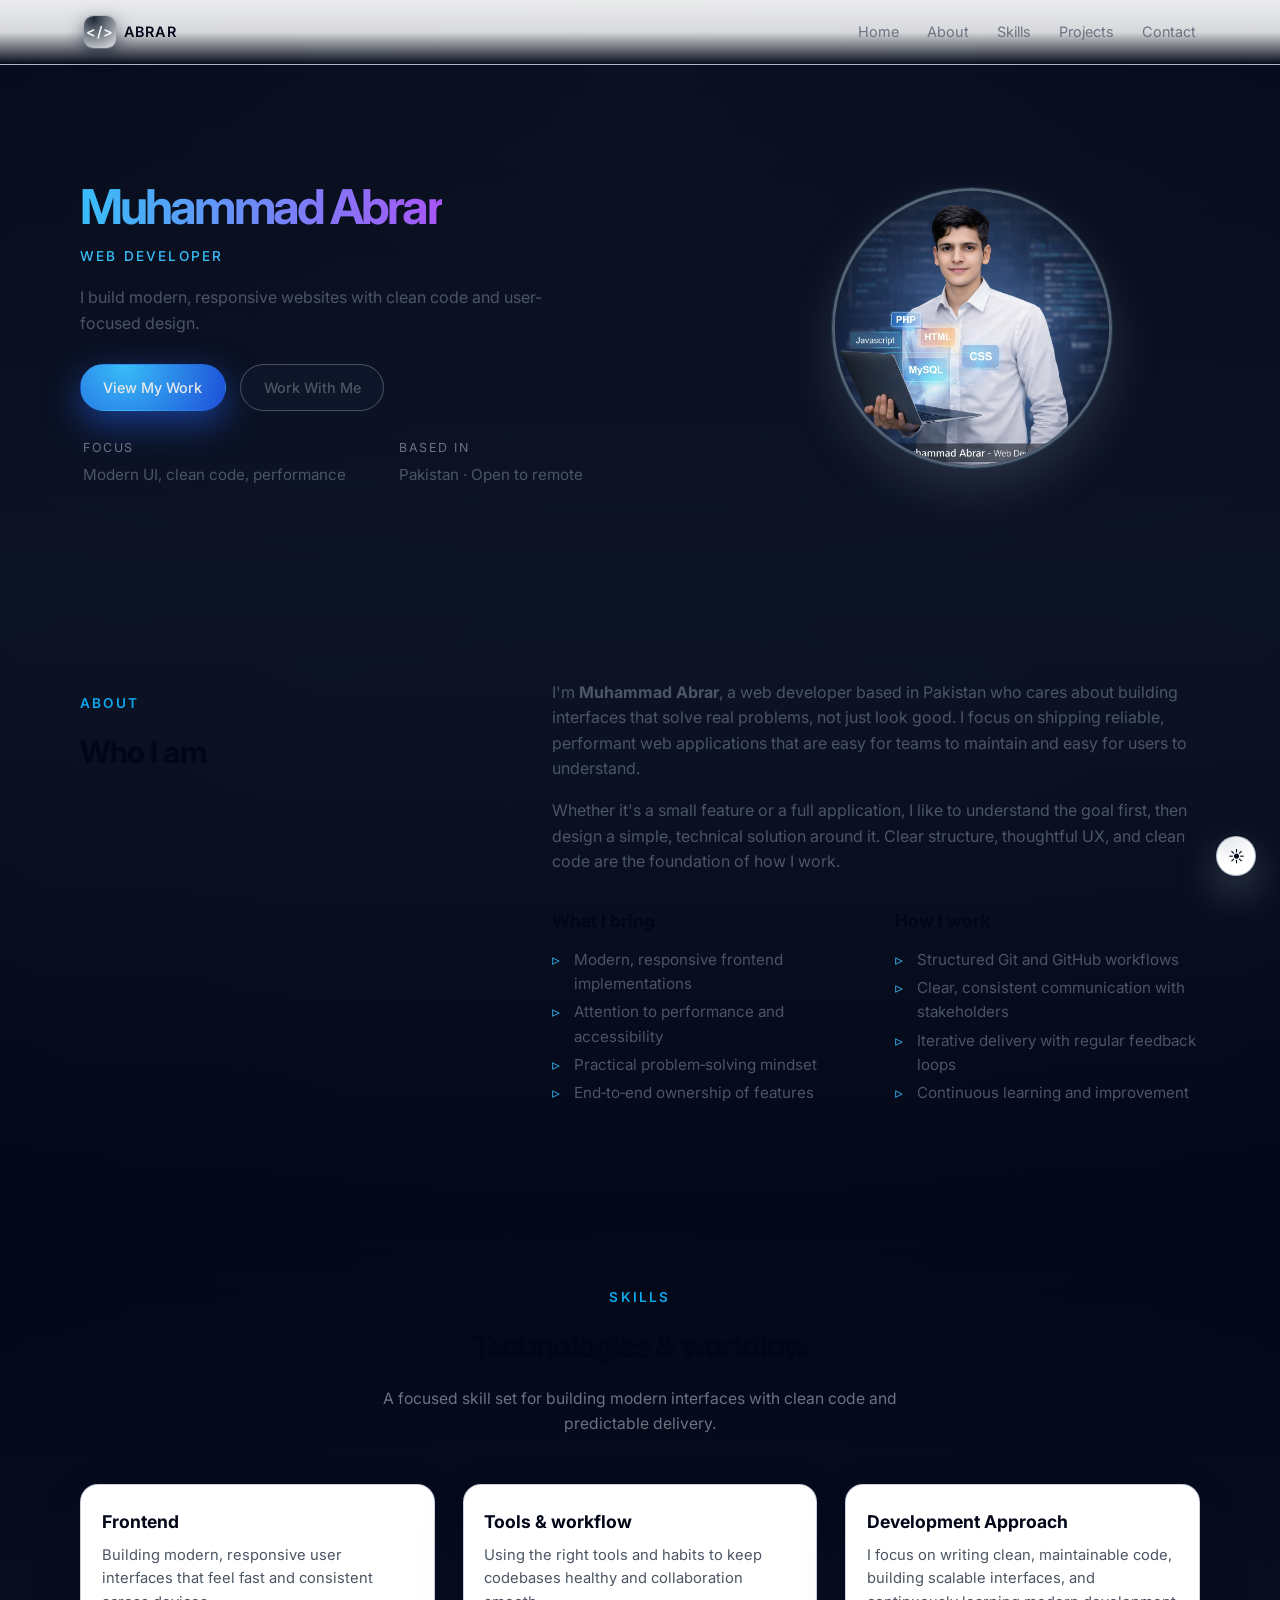
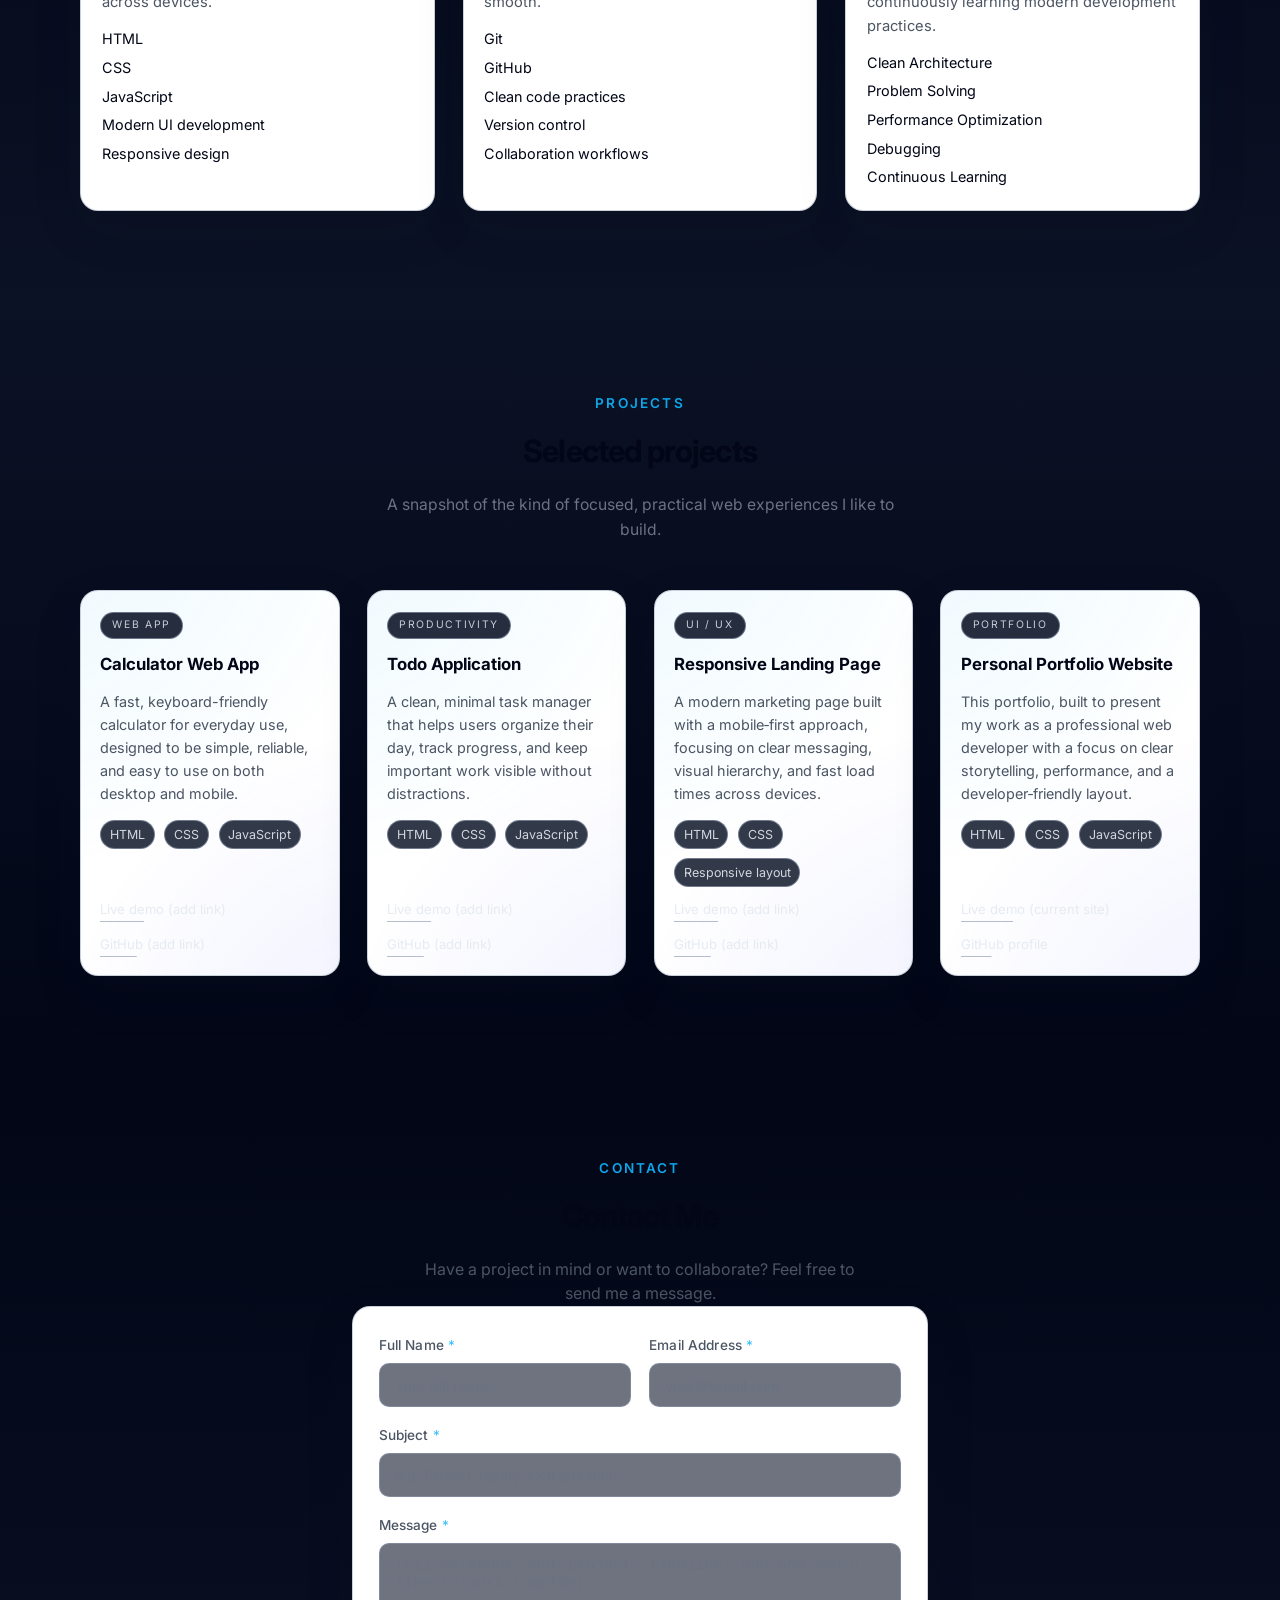
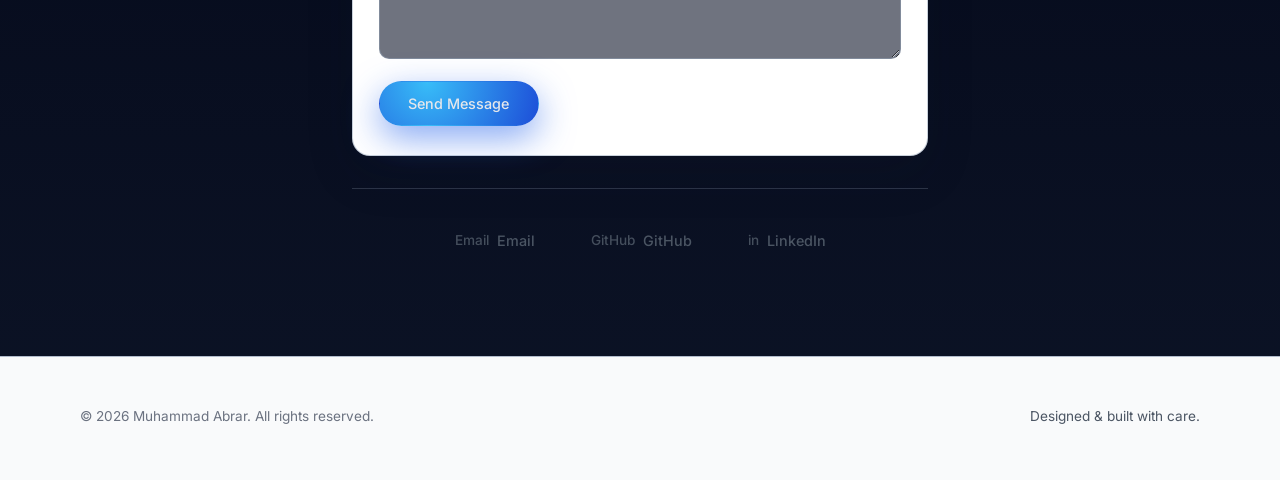
==== index.html @ ceab11e6 "Add files via upload" ====
<!DOCTYPE html>
<html lang="en">
<head>
  <meta charset="UTF-8" />
  <meta name="viewport" content="width=device-width, initial-scale=1.0" />
  <title>Muhammad Abrar | Web Developer</title>
  <meta name="description" content="Portfolio of Muhammad Abrar, a professional web developer specializing in modern, high-quality web applications." />
  <link rel="preconnect" href="https://fonts.googleapis.com" />
  <link rel="preconnect" href="https://fonts.gstatic.com" crossorigin />
  <link href="https://fonts.googleapis.com/css2?family=Inter:wght@300;400;500;600;700&display=swap" rel="stylesheet" />
  <link rel="stylesheet" href="styles.css" />
</head>
<body>
  <header class="site-header">
    <div class="container header-container">
      <div class="logo">
        <span class="logo-mark">&lt;/&gt;</span>
        <span class="logo-text">Abrar</span>
      </div>
      <nav class="nav">
        <button class="nav-toggle" aria-label="Toggle navigation">
          <span></span>
          <span></span>
        </button>
        <ul class="nav-links">
          <li><a href="#hero">Home</a></li>
          <li><a href="#about">About</a></li>
          <li><a href="#skills">Skills</a></li>
          <li><a href="#projects">Projects</a></li>
          <li><a href="#contact">Contact</a></li>
        </ul>
      </nav>
    </div>
  </header>

  <main>
    <!-- Hero -->
    <section id="hero" class="section hero">
      <div class="container hero-container">
        <div class="hero-text">
          <h1 class="hero-name"><span class="accent">Muhammad Abrar</span></h1>
          <p class="hero-kicker">Web Developer</p>
          <p class="hero-subtitle">
            I build modern, responsive websites with clean code and user-focused design.
          </p>
          <div class="hero-actions">
            <a href="#projects" class="btn primary">View My Work</a>
            <a href="#contact" class="btn secondary">Work With Me</a>
          </div>
          <div class="hero-meta">
            <div>
              <span class="meta-label">Focus</span>
              <span class="meta-value">Modern UI, clean code, performance</span>
            </div>
            <div>
              <span class="meta-label">Based in</span>
              <span class="meta-value">Pakistan · Open to remote</span>
            </div>
          </div>
        </div>
        <div class="hero-image-wrapper">
          <div class="hero-profile-image">
            <img src="profile.jpg" alt="Muhammad Abrar - Web Developer" onerror="this.style.display='none'; this.nextElementSibling?.classList.add('show');" />
            <span class="hero-profile-fallback" aria-hidden="true">MA</span>
          </div>
        </div>
      </div>
    </section>

    <!-- About -->
    <section id="about" class="section about">
      <div class="container two-column">
        <div class="section-heading">
          <p class="section-kicker">About</p>
          <h2>Who I am</h2>
        </div>
        <div class="section-content">
          <p>
            I'm <strong>Muhammad Abrar</strong>, a web developer based in Pakistan who cares about
            building interfaces that solve real problems, not just look good. I focus on shipping
            reliable, performant web applications that are easy for teams to maintain and easy for
            users to understand.
          </p>
          <p>
            Whether it's a small feature or a full application, I like to understand the goal first,
            then design a simple, technical solution around it. Clear structure, thoughtful UX, and
            clean code are the foundation of how I work.
          </p>
          <div class="about-grid">
            <div>
              <h3>What I bring</h3>
              <ul class="check-list">
                <li>Modern, responsive frontend implementations</li>
                <li>Attention to performance and accessibility</li>
                <li>Practical problem‑solving mindset</li>
                <li>End‑to‑end ownership of features</li>
              </ul>
            </div>
            <div>
              <h3>How I work</h3>
              <ul class="check-list">
                <li>Structured Git and GitHub workflows</li>
                <li>Clear, consistent communication with stakeholders</li>
                <li>Iterative delivery with regular feedback loops</li>
                <li>Continuous learning and improvement</li>
              </ul>
            </div>
          </div>
        </div>
      </div>
    </section>

    <!-- Skills -->
    <section id="skills" class="section skills">
      <div class="container">
        <div class="section-heading center">
          <p class="section-kicker">Skills</p>
          <h2>Technologies & workflow</h2>
          <p class="section-subtitle">
            A focused skill set for building modern interfaces with clean code and predictable delivery.
          </p>
        </div>
        <div class="skills-grid">
          <div class="skill-card">
            <h3>Frontend</h3>
            <p>Building modern, responsive user interfaces that feel fast and consistent across devices.</p>
            <ul>
              <li>HTML</li>
              <li>CSS</li>
              <li>JavaScript</li>
              <li>Modern UI development</li>
              <li>Responsive design</li>
            </ul>
          </div>
          <div class="skill-card">
            <h3>Tools & workflow</h3>
            <p>Using the right tools and habits to keep codebases healthy and collaboration smooth.</p>
            <ul>
              <li>Git</li>
              <li>GitHub</li>
              <li>Clean code practices</li>
              <li>Version control</li>
              <li>Collaboration workflows</li>
            </ul>
          </div>
          <div class="skill-card">
            <h3>Development Approach</h3>
            <p>I focus on writing clean, maintainable code, building scalable interfaces, and continuously learning modern development practices.</p>
            <ul>
              <li>Clean Architecture</li>
              <li>Problem Solving</li>
              <li>Performance Optimization</li>
              <li>Debugging</li>
              <li>Continuous Learning</li>
            </ul>
          </div>
        </div>
      </div>
    </section>

    <!-- Projects -->
    <section id="projects" class="section projects">
      <div class="container">
        <div class="section-heading center">
          <p class="section-kicker">Projects</p>
          <h2>Selected projects</h2>
          <p class="section-subtitle">
            A snapshot of the kind of focused, practical web experiences I like to build.
          </p>
        </div>
        <div class="projects-grid">
          <article class="project-card">
            <div class="project-tag">Web App</div>
            <h3>Calculator Web App</h3>
            <p>
              A fast, keyboard-friendly calculator for everyday use, designed to be simple,
              reliable, and easy to use on both desktop and mobile.
            </p>
            <ul class="project-meta">
              <li>HTML</li>
              <li>CSS</li>
              <li>JavaScript</li>
            </ul>
            <div class="project-links">
              <a href="#" aria-disabled="true">Live demo (add link)</a>
              <a href="#" aria-disabled="true">GitHub (add link)</a>
            </div>
          </article>

          <article class="project-card">
            <div class="project-tag">Productivity</div>
            <h3>Todo Application</h3>
            <p>
              A clean, minimal task manager that helps users organize their day, track progress,
              and keep important work visible without distractions.
            </p>
            <ul class="project-meta">
              <li>HTML</li>
              <li>CSS</li>
              <li>JavaScript</li>
            </ul>
            <div class="project-links">
              <a href="#" aria-disabled="true">Live demo (add link)</a>
              <a href="#" aria-disabled="true">GitHub (add link)</a>
            </div>
          </article>

          <article class="project-card">
            <div class="project-tag">UI / UX</div>
            <h3>Responsive Landing Page</h3>
            <p>
              A modern marketing page built with a mobile‑first approach, focusing on clear
              messaging, visual hierarchy, and fast load times across devices.
            </p>
            <ul class="project-meta">
              <li>HTML</li>
              <li>CSS</li>
              <li>Responsive layout</li>
            </ul>
            <div class="project-links">
              <a href="#" aria-disabled="true">Live demo (add link)</a>
              <a href="#" aria-disabled="true">GitHub (add link)</a>
            </div>
          </article>

          <article class="project-card">
            <div class="project-tag">Portfolio</div>
            <h3>Personal Portfolio Website</h3>
            <p>
              This portfolio, built to present my work as a professional web developer with a
              focus on clear storytelling, performance, and a developer‑friendly layout.
            </p>
            <ul class="project-meta">
              <li>HTML</li>
              <li>CSS</li>
              <li>JavaScript</li>
            </ul>
            <div class="project-links">
              <a href="#" aria-disabled="true">Live demo (current site)</a>
              <a href="https://github.com/abrarashiq903-sys" target="_blank" rel="noreferrer">GitHub profile</a>
            </div>
          </article>
        </div>
      </div>
    </section>

    <!-- Contact -->
    <section id="contact" class="section contact">
      <div class="container contact-container">
        <div class="section-heading center">
          <p class="section-kicker">Contact</p>
          <h2>Contact Me</h2>
          <p class="contact-description">
            Have a project in mind or want to collaborate? Feel free to send me a message.
          </p>
        </div>
        <form id="contact-form" class="contact-form" action="https://formsubmit.co/abrarashiq903@gmail.com" method="POST" aria-label="Contact form">
          <input type="hidden" name="_subject" value="New message from portfolio - Contact Me" />
          <input type="hidden" name="_template" value="table" />
          <input type="hidden" name="_captcha" value="false" />
            <p class="form-intro">Describe your project or opportunity and I’ll get back to you shortly.</p>
            <div class="form-success" id="form-success" hidden>
              <p class="form-success-title">Message sent</p>
              <p class="form-success-text">Thank you for reaching out. I'll get back to you within 1–2 business days.</p>
            </div>
            <div class="form-fields" id="form-fields">
            <div class="form-row">
              <div class="form-field">
                <label for="contact-name">Full Name <span class="required" aria-hidden="true">*</span></label>
                <input id="contact-name" type="text" name="name" placeholder="Your full name" required autocomplete="name" />
              </div>
              <div class="form-field">
                <label for="contact-email">Email Address <span class="required" aria-hidden="true">*</span></label>
                <input id="contact-email" type="email" name="email" placeholder="your@email.com" required autocomplete="email" />
              </div>
            </div>
            <div class="form-field">
              <label for="contact-subject">Subject <span class="required" aria-hidden="true">*</span></label>
              <input id="contact-subject" type="text" name="subject" placeholder="e.g. Project inquiry, Collaboration" required />
            </div>
            <div class="form-field">
              <label for="contact-message">Message <span class="required" aria-hidden="true">*</span></label>
              <textarea id="contact-message" name="message" rows="5" placeholder="Tell me about your project, timeline, and how you’d like to work together." required minlength="20"></textarea>
            </div>
            <div class="form-actions">
              <button class="btn primary btn-submit" type="submit">Send Message</button>
            </div>
            </div>
          </form>
        <div class="contact-links">
          <a href="mailto:abrarashiq903@gmail.com" class="contact-link" aria-label="Email"><span class="contact-link-icon">Email</span><span>Email</span></a>
          <a href="https://github.com/abrarashiq903-sys" target="_blank" rel="noreferrer" class="contact-link" aria-label="GitHub"><span class="contact-link-icon">GitHub</span><span>GitHub</span></a>
          <a href="https://www.linkedin.com/in/muhammad-abrar-4094293b5/" target="_blank" rel="noreferrer" class="contact-link" aria-label="LinkedIn"><span class="contact-link-icon">in</span><span>LinkedIn</span></a>
        </div>
      </div>
    </section>
  </main>

  <footer class="site-footer">
    <div class="container footer-container">
      <p>© <span id="year"></span> Muhammad Abrar. All rights reserved.</p>
      <p class="footer-note">Designed & built with care.</p>
    </div>
  </footer>

  <button class="theme-toggle" aria-label="Toggle dark mode">
    <span class="theme-icon">🌙</span>
  </button>

  <script src="script.js"></script>
</body>
</html>
---- styles.css ----
:root {
  --bg: #050816;
  --bg-alt: #0b1020;
  --surface: #101827;
  --surface-alt: #151b2f;
  --border-subtle: rgba(148, 163, 184, 0.2);
  --accent: #38bdf8;
  --accent-soft: rgba(56, 189, 248, 0.12);
  --accent-strong: #0ea5e9;
  --text: #e5e7eb;
  --text-muted: #9ca3af;
  --text-soft: #6b7280;
  --danger: #f97373;
  --radius-lg: 18px;
  --radius-md: 12px;
  --radius-pill: 999px;
  --shadow-soft: 0 18px 60px rgba(15, 23, 42, 0.75);
  --shadow-subtle: 0 6px 18px rgba(15, 23, 42, 0.6);
  --backdrop-blur: 18px;
  --transition-fast: 180ms ease-out;
  --transition-med: 220ms ease-out;
}

*,
*::before,
*::after {
  box-sizing: border-box;
}

html,
body {
  margin: 0;
  padding: 0;
}

body {
  font-family: "Inter", system-ui, -apple-system, BlinkMacSystemFont, "Segoe UI",
    sans-serif;
  background: radial-gradient(circle at top, #0b1120 0, #020617 40%, #020617 100%);
  color: var(--text);
  min-height: 100vh;
  line-height: 1.6;
  -webkit-font-smoothing: antialiased;
}

img {
  max-width: 100%;
  display: block;
}

a {
  color: inherit;
  text-decoration: none;
}

button {
  font-family: inherit;
}

.container {
  width: min(1120px, 100% - 2.5rem);
  margin-inline: auto;
}

.section {
  padding: 6rem 0;
}

.section:nth-of-type(odd) {
  background: linear-gradient(to bottom, transparent, rgba(15, 23, 42, 0.7));
}

.section:nth-of-type(even) {
  background: linear-gradient(to top, transparent, rgba(15, 23, 42, 0.7));
}

.two-column {
  display: grid;
  grid-template-columns: minmax(0, 0.9fr) minmax(0, 1.4fr);
  gap: 3.5rem;
  align-items: start;
}

.center {
  text-align: center;
}

.section-kicker {
  font-size: 0.85rem;
  letter-spacing: 0.16em;
  text-transform: uppercase;
  color: var(--accent-strong);
  font-weight: 600;
  margin-bottom: 0.75rem;
}

.section-heading h2 {
  font-size: clamp(1.9rem, 2.4vw, 2.4rem);
  letter-spacing: -0.03em;
  margin: 0 0 1rem;
}

.section-subtitle {
  max-width: 34rem;
  margin: 0.3rem auto 0;
  color: var(--text-soft);
  font-size: 0.98rem;
}

.section-content p {
  color: var(--text-muted);
  margin-top: 0;
}

.section-content p + p {
  margin-top: 0.9rem;
}

.check-list {
  list-style: none;
  padding: 0;
  margin: 0.75rem 0 0;
}

.check-list li {
  position: relative;
  padding-left: 1.35rem;
  color: var(--text-muted);
  font-size: 0.95rem;
}

.check-list li + li {
  margin-top: 0.25rem;
}

.check-list li::before {
  content: "▹";
  position: absolute;
  left: 0;
  color: var(--accent);
}

.about-grid {
  display: grid;
  grid-template-columns: repeat(auto-fit, minmax(220px, 1fr));
  gap: 2.4rem;
  margin-top: 2rem;
}

.about-grid h3 {
  margin: 0 0 0.8rem;
  font-size: 1.1rem;
}

.site-header {
  position: sticky;
  top: 0;
  z-index: 30;
  backdrop-filter: blur(var(--backdrop-blur));
  background: linear-gradient(
    to bottom,
    rgba(15, 23, 42, 0.98),
    rgba(15, 23, 42, 0.8),
    transparent
  );
  border-bottom: 1px solid rgba(30, 64, 175, 0.5);
}

.header-container {
  display: flex;
  align-items: center;
  justify-content: space-between;
  padding: 1rem 0.25rem;
}

.logo {
  display: inline-flex;
  align-items: center;
  gap: 0.5rem;
  font-weight: 600;
  letter-spacing: 0.08em;
  text-transform: uppercase;
  font-size: 0.9rem;
}

.logo-mark {
  width: 32px;
  height: 32px;
  border-radius: 30%;
  background: radial-gradient(circle at 30% 10%, #e5e7eb, #0f172a);
  display: grid;
  place-items: center;
  font-size: 0.9rem;
  color: #0b1120;
  box-shadow: 0 0 0 1px rgba(148, 163, 184, 0.4), var(--shadow-subtle);
}

.logo-text {
  color: var(--text);
}

.nav {
  display: flex;
  align-items: center;
  gap: 1.5rem;
}

.nav-links {
  list-style: none;
  display: flex;
  gap: 1.75rem;
  margin: 0;
  padding: 0;
  font-size: 0.9rem;
}

.nav-links a {
  color: var(--text-muted);
  position: relative;
  padding-bottom: 0.2rem;
  transition: color var(--transition-fast), transform var(--transition-fast);
}

.nav-links a::after {
  content: "";
  position: absolute;
  left: 0;
  bottom: 0;
  width: 0;
  height: 2px;
  border-radius: 999px;
  background: linear-gradient(90deg, #38bdf8, #a855f7);
  transition: width var(--transition-med);
}

.nav-links a:hover {
  color: var(--text);
  transform: translateY(-1px);
}

.nav-links a:hover::after {
  width: 100%;
}

.nav-toggle {
  display: none;
  flex-direction: column;
  gap: 5px;
  background: none;
  border: none;
  padding: 0;
  cursor: pointer;
}

.nav-toggle span {
  width: 21px;
  height: 2px;
  background: var(--text);
  border-radius: 999px;
  transition: transform var(--transition-fast), opacity var(--transition-fast);
}

.hero {
  padding-top: 6.5rem;
}

.hero-container {
  display: grid;
  grid-template-columns: minmax(0, 1.4fr) minmax(0, 1.05fr);
  gap: 3.5rem;
  align-items: center;
}

.hero-kicker {
  font-size: 0.85rem;
  text-transform: uppercase;
  letter-spacing: 0.16em;
  color: var(--accent);
  font-weight: 500;
  margin: 0 0 0.75rem;
}

.hero h1 {
  margin: 0;
  font-size: clamp(2.35rem, 4vw, 3rem);
  letter-spacing: -0.06em;
}

.accent {
  background: linear-gradient(90deg, #38bdf8, #a855f7);
  -webkit-background-clip: text;
  background-clip: text;
  color: transparent;
}

.hero-subtitle {
  margin: 1.1rem 0 1.7rem;
  color: var(--text-muted);
  max-width: 32rem;
  font-size: 1rem;
}

.hero-actions {
  display: flex;
  flex-wrap: wrap;
  gap: 0.9rem;
  margin-bottom: 1.7rem;
}

.btn {
  display: inline-flex;
  align-items: center;
  justify-content: center;
  gap: 0.35rem;
  border-radius: var(--radius-pill);
  padding: 0.7rem 1.4rem;
  font-size: 0.9rem;
  font-weight: 500;
  border: 1px solid transparent;
  cursor: pointer;
  transition: transform var(--transition-fast), box-shadow var(--transition-fast),
    background var(--transition-fast), border-color var(--transition-fast),
    color var(--transition-fast);
}

.btn.primary {
  background: radial-gradient(circle at 30% 0, #38bdf8, #1d4ed8);
  color: #e5e7eb;
  box-shadow: 0 12px 35px rgba(37, 99, 235, 0.55);
}

.btn.primary:hover {
  transform: translateY(-1px);
  box-shadow: 0 16px 45px rgba(37, 99, 235, 0.7);
}

.btn.secondary {
  background: rgba(15, 23, 42, 0.9);
  border-color: rgba(148, 163, 184, 0.4);
  color: var(--text-muted);
}

.btn.secondary:hover {
  border-color: var(--accent);
  color: var(--text);
  background: rgba(15, 23, 42, 0.95);
}

.hero-meta {
  display: grid;
  grid-template-columns: repeat(2, minmax(0, 1fr));
  gap: 1.5rem;
  margin-top: 0.6rem;
}

.hero-meta div {
  padding-left: 0.2rem;
}

.meta-label {
  display: block;
  font-size: 0.78rem;
  letter-spacing: 0.12em;
  text-transform: uppercase;
  color: var(--text-soft);
  margin-bottom: 0.25rem;
}

.meta-value {
  font-size: 0.95rem;
  color: var(--text-muted);
}

.hero-image-wrapper {
  display: flex;
  justify-content: center;
  align-items: center;
}

.hero-profile-image {
  position: relative;
  width: min(280px, 85vw);
  aspect-ratio: 1;
  border-radius: 50%;
  overflow: hidden;
  border: 3px solid rgba(148, 163, 184, 0.35);
  box-shadow:
    0 0 0 1px rgba(56, 189, 248, 0.2),
    0 20px 50px rgba(15, 23, 42, 0.7),
    0 8px 24px rgba(0, 0, 0, 0.4);
  background: radial-gradient(circle at 30% 0, #1f2937, #0f172a);
  transition: transform 320ms ease-out, box-shadow 320ms ease-out, border-color 280ms ease-out;
}

.hero-profile-image:hover {
  transform: scale(1.03);
  box-shadow:
    0 0 0 2px rgba(56, 189, 248, 0.4),
    0 28px 60px rgba(15, 23, 42, 0.85),
    0 12px 32px rgba(0, 0, 0, 0.5);
  border-color: rgba(56, 189, 248, 0.5);
}

.hero-profile-image img {
  width: 100%;
  height: 100%;
  object-fit: cover;
  display: block;
}

.hero-profile-fallback {
  display: none;
  position: absolute;
  inset: 0;
  align-items: center;
  justify-content: center;
  font-weight: 700;
  font-size: 3rem;
  color: rgba(226, 232, 240, 0.9);
  background: radial-gradient(circle at 30% 0, #374151, #1f2937);
}

.hero-profile-fallback.show {
  display: flex;
}

.skills-grid {
  display: grid;
  grid-template-columns: repeat(3, minmax(0, 1fr));
  gap: 1.75rem;
  margin-top: 3rem;
}

.skill-card {
  background: radial-gradient(circle at 0 0, #0f172a, #020617 55%);
  border-radius: var(--radius-lg);
  border: 1px solid rgba(148, 163, 184, 0.35);
  padding: 1.4rem 1.3rem 1.35rem;
  box-shadow: 0 14px 38px rgba(15, 23, 42, 0.8);
  transition: transform var(--transition-med), box-shadow var(--transition-med),
    border-color var(--transition-med), background var(--transition-med);
}

.skill-card:hover {
  transform: translateY(-6px);
  box-shadow: 0 26px 60px rgba(15, 23, 42, 1);
  border-color: rgba(56, 189, 248, 0.75);
}

.skill-card h3 {
  margin: 0 0 0.5rem;
  font-size: 1.1rem;
}

.skill-card p {
  margin: 0 0 0.8rem;
  color: var(--text-muted);
  font-size: 0.92rem;
}

.skill-card ul {
  list-style: none;
  padding: 0;
  margin: 0;
  display: grid;
  gap: 0.35rem;
  font-size: 0.9rem;
  color: var(--text);
}

.reveal {
  opacity: 0;
  transform: translateY(18px) scale(0.98);
  transition: opacity 320ms ease-out, transform 320ms ease-out;
}

.reveal.visible {
  opacity: 1;
  transform: translateY(0) scale(1);
}

@media (max-width: 960px) {
  .hero-container {
    grid-template-columns: minmax(0, 1.1fr);
  }

  .hero-image-wrapper {
    margin-top: 1.4rem;
  }

  .two-column {
    grid-template-columns: minmax(0, 1fr);
  }

  .section-heading {
    margin-bottom: 0.75rem;
  }

  .skills-grid {
    grid-template-columns: repeat(2, minmax(0, 1fr));
  }
}

@media (max-width: 768px) {
  .section {
    padding: 3.75rem 0;
  }

  .header-container {
    padding-block: 0.75rem;
  }

  .nav-toggle {
    display: flex;
  }

  .nav-links {
    position: fixed;
    inset: 0 0 auto;
    top: 56px;
    flex-direction: column;
    align-items: flex-start;
    padding: 0.75rem 1.4rem 1.1rem;
    background: rgba(15, 23, 42, 0.98);
    border-bottom: 1px solid rgba(30, 64, 175, 0.7);
    transform-origin: top;
    transform: scaleY(0);
    opacity: 0;
    pointer-events: none;
    transition: transform var(--transition-med), opacity var(--transition-med);
  }

  .nav-links li {
    padding: 0.15rem 0;
  }

  .nav-links a {
    font-size: 0.9rem;
  }

  .nav.open .nav-links {
    transform: scaleY(1);
    opacity: 1;
    pointer-events: auto;
  }

  .nav.open .nav-toggle span:nth-child(1) {
    transform: translateY(3.5px) rotate(45deg);
  }

  .nav.open .nav-toggle span:nth-child(2) {
    transform: translateY(-3.5px) rotate(-45deg);
  }
}

@media (max-width: 480px) {
  .container {
    width: min(100% - 1.9rem, 480px);
  }
}

:root {
  --bg: #050816;
  --bg-alt: #0b1020;
  --surface: #101827;
  --surface-alt: #151b2f;
  --border-subtle: rgba(148, 163, 184, 0.2);
  --accent: #38bdf8;
  --accent-soft: rgba(56, 189, 248, 0.12);
  --accent-strong: #0ea5e9;
  --text: #e5e7eb;
  --text-muted: #9ca3af;
  --text-soft: #6b7280;
  --danger: #f97373;
  --radius-lg: 18px;
  --radius-md: 12px;
  --radius-pill: 999px;
  --shadow-soft: 0 18px 60px rgba(15, 23, 42, 0.75);
  --shadow-subtle: 0 6px 18px rgba(15, 23, 42, 0.6);
  --backdrop-blur: 18px;
  --transition-fast: 180ms ease-out;
  --transition-med: 220ms ease-out;
}

*,
*::before,
*::after {
  box-sizing: border-box;
}

html,
body {
  margin: 0;
  padding: 0;
}

body {
  font-family: "Inter", system-ui, -apple-system, BlinkMacSystemFont, "Segoe UI",
    sans-serif;
  background: radial-gradient(circle at top, #0b1120 0, #020617 40%, #020617 100%);
  color: var(--text);
  min-height: 100vh;
  line-height: 1.6;
  -webkit-font-smoothing: antialiased;
}

img {
  max-width: 100%;
  display: block;
}

a {
  color: inherit;
  text-decoration: none;
}

button {
  font-family: inherit;
}

.container {
  width: min(1120px, 100% - 2.5rem);
  margin-inline: auto;
}

.section {
  padding: 6rem 0;
}

.section:nth-of-type(odd) {
  background: linear-gradient(to bottom, transparent, rgba(15, 23, 42, 0.7));
}

.section:nth-of-type(even) {
  background: linear-gradient(to top, transparent, rgba(15, 23, 42, 0.7));
}

.two-column {
  display: grid;
  grid-template-columns: minmax(0, 0.9fr) minmax(0, 1.4fr);
  gap: 3.5rem;
  align-items: start;
}

.center {
  text-align: center;
}

.section-kicker {
  font-size: 0.85rem;
  letter-spacing: 0.16em;
  text-transform: uppercase;
  color: var(--accent-strong);
  font-weight: 600;
  margin-bottom: 0.75rem;
}

.section-heading h2 {
  font-size: clamp(1.9rem, 2.4vw, 2.4rem);
  letter-spacing: -0.03em;
  margin: 0 0 1rem;
}

.section-subtitle {
  max-width: 34rem;
  margin: 0.3rem auto 0;
  color: var(--text-soft);
  font-size: 0.98rem;
}

.section-content p {
  color: var(--text-muted);
  margin-top: 0;
}

.section-content p + p {
  margin-top: 0.9rem;
}

.check-list {
  list-style: none;
  padding: 0;
  margin: 0.75rem 0 0;
}

.check-list li {
  position: relative;
  padding-left: 1.35rem;
  color: var(--text-muted);
  font-size: 0.95rem;
}

.check-list li + li {
  margin-top: 0.25rem;
}

.check-list li::before {
  content: "▹";
  position: absolute;
  left: 0;
  color: var(--accent);
}

.about-grid {
  display: grid;
  grid-template-columns: repeat(auto-fit, minmax(220px, 1fr));
  gap: 2.4rem;
  margin-top: 2rem;
}

.about-grid h3 {
  margin: 0 0 0.8rem;
  font-size: 1.1rem;
}

.site-header {
  position: sticky;
  top: 0;
  z-index: 30;
  backdrop-filter: blur(var(--backdrop-blur));
  background: linear-gradient(
    to bottom,
    rgba(15, 23, 42, 0.98),
    rgba(15, 23, 42, 0.8),
    transparent
  );
  border-bottom: 1px solid rgba(30, 64, 175, 0.5);
}

.header-container {
  display: flex;
  align-items: center;
  justify-content: space-between;
  padding: 1rem 0.25rem;
}

.logo {
  display: inline-flex;
  align-items: center;
  gap: 0.5rem;
  font-weight: 600;
  letter-spacing: 0.08em;
  text-transform: uppercase;
  font-size: 0.9rem;
}

.logo-mark {
  width: 32px;
  height: 32px;
  border-radius: 30%;
  background: radial-gradient(circle at 30% 10%, #e5e7eb, #0f172a);
  display: grid;
  place-items: center;
  font-size: 0.9rem;
  color: #0b1120;
  box-shadow: 0 0 0 1px rgba(148, 163, 184, 0.4), var(--shadow-subtle);
}

.logo-text {
  color: var(--text);
}

.nav {
  display: flex;
  align-items: center;
  gap: 1.5rem;
}

.nav-links {
  list-style: none;
  display: flex;
  gap: 1.75rem;
  margin: 0;
  padding: 0;
  font-size: 0.9rem;
}

.nav-links a {
  color: var(--text-muted);
  position: relative;
  padding-bottom: 0.2rem;
  transition: color var(--transition-fast), transform var(--transition-fast);
}

.nav-links a::after {
  content: "";
  position: absolute;
  left: 0;
  bottom: 0;
  width: 0;
  height: 2px;
  border-radius: 999px;
  background: linear-gradient(90deg, #38bdf8, #a855f7);
  transition: width var(--transition-med);
}

.nav-links a:hover {
  color: var(--text);
  transform: translateY(-1px);
}

.nav-links a:hover::after {
  width: 100%;
}

.nav-toggle {
  display: none;
  flex-direction: column;
  gap: 5px;
  background: none;
  border: none;
  padding: 0;
  cursor: pointer;
}

.nav-toggle span {
  width: 21px;
  height: 2px;
  background: var(--text);
  border-radius: 999px;
  transition: transform var(--transition-fast), opacity var(--transition-fast);
}

.hero {
  padding-top: 6.5rem;
}

.hero-container {
  display: grid;
  grid-template-columns: minmax(0, 1.4fr) minmax(0, 1.05fr);
  gap: 3.5rem;
  align-items: center;
}

.hero-kicker {
  font-size: 0.85rem;
  text-transform: uppercase;
  letter-spacing: 0.16em;
  color: var(--accent);
  font-weight: 500;
  margin: 0 0 0.75rem;
}

.hero h1 {
  margin: 0;
  font-size: clamp(2.35rem, 4vw, 3rem);
  letter-spacing: -0.06em;
}

.accent {
  background: linear-gradient(90deg, #38bdf8, #a855f7);
  -webkit-background-clip: text;
  background-clip: text;
  color: transparent;
}

.hero-subtitle {
  margin: 1.1rem 0 1.7rem;
  color: var(--text-muted);
  max-width: 32rem;
  font-size: 1rem;
}

.hero-actions {
  display: flex;
  flex-wrap: wrap;
  gap: 0.9rem;
  margin-bottom: 1.7rem;
}

.btn {
  display: inline-flex;
  align-items: center;
  justify-content: center;
  gap: 0.35rem;
  border-radius: var(--radius-pill);
  padding: 0.7rem 1.4rem;
  font-size: 0.9rem;
  font-weight: 500;
  border: 1px solid transparent;
  cursor: pointer;
  transition: transform var(--transition-fast), box-shadow var(--transition-fast),
    background var(--transition-fast), border-color var(--transition-fast),
    color var(--transition-fast);
}

.btn.primary {
  background: radial-gradient(circle at 30% 0, #38bdf8, #1d4ed8);
  color: #e5e7eb;
  box-shadow: 0 12px 35px rgba(37, 99, 235, 0.55);
}

.btn.primary:hover {
  transform: translateY(-1px);
  box-shadow: 0 16px 45px rgba(37, 99, 235, 0.7);
}

.btn.secondary {
  background: rgba(15, 23, 42, 0.9);
  border-color: rgba(148, 163, 184, 0.4);
  color: var(--text-muted);
}

.btn.secondary:hover {
  border-color: var(--accent);
  color: var(--text);
  background: rgba(15, 23, 42, 0.95);
}

.hero-meta {
  display: grid;
  grid-template-columns: repeat(2, minmax(0, 1fr));
  gap: 1.5rem;
  margin-top: 0.6rem;
}

.hero-meta div {
  padding-left: 0.2rem;
}

.meta-label {
  display: block;
  font-size: 0.78rem;
  letter-spacing: 0.12em;
  text-transform: uppercase;
  color: var(--text-soft);
  margin-bottom: 0.25rem;
}

.meta-value {
  font-size: 0.95rem;
  color: var(--text-muted);
}

.skills {
  padding-top: 4.5rem;
}

.skills-grid {
  display: grid;
  grid-template-columns: repeat(3, minmax(0, 1fr));
  gap: 1.75rem;
  margin-top: 3rem;
}

.skill-card {
  background: radial-gradient(circle at 0 0, #0f172a, #020617 55%);
  border-radius: var(--radius-lg);
  border: 1px solid rgba(148, 163, 184, 0.35);
  padding: 1.4rem 1.3rem 1.35rem;
  box-shadow: 0 14px 38px rgba(15, 23, 42, 0.8);
  transition: transform var(--transition-med), box-shadow var(--transition-med),
    border-color var(--transition-med), background var(--transition-med);
}

.skill-card:hover {
  transform: translateY(-6px);
  box-shadow: 0 26px 60px rgba(15, 23, 42, 1);
  border-color: rgba(56, 189, 248, 0.75);
}

.skill-card h3 {
  margin: 0 0 0.5rem;
  font-size: 1.1rem;
}

.skill-card p {
  margin: 0 0 0.8rem;
  color: var(--text-muted);
  font-size: 0.92rem;
}

.skill-card ul {
  list-style: none;
  padding: 0;
  margin: 0;
  display: grid;
  gap: 0.35rem;
  font-size: 0.9rem;
  color: var(--text);
}

.projects {
  padding-top: 4.5rem;
}

.projects-grid {
  display: grid;
  grid-template-columns: repeat(4, minmax(0, 1fr));
  gap: 1.7rem;
  margin-top: 3rem;
}

.project-card {
  background: radial-gradient(circle at 0 0, #020617, #020617 55%);
  border-radius: var(--radius-lg);
  border: 1px solid rgba(148, 163, 184, 0.35);
  padding: 1.3rem 1.2rem 1.25rem;
  box-shadow: 0 14px 40px rgba(15, 23, 42, 0.85);
  position: relative;
  overflow: hidden;
  display: flex;
  flex-direction: column;
  gap: 0.75rem;
  transition: transform var(--transition-med), box-shadow var(--transition-med),
    border-color var(--transition-med), background var(--transition-med);
}

.project-card::before {
  content: "";
  position: absolute;
  inset: -30%;
  background:
    radial-gradient(circle at 0 0, rgba(56, 189, 248, 0.14), transparent 55%),
    radial-gradient(circle at 100% 100%, rgba(129, 140, 248, 0.18), transparent 50%);
  opacity: 0.8;
  pointer-events: none;
}

.project-card > * {
  position: relative;
  z-index: 1;
}

.project-card:hover {
  transform: translateY(-7px);
  box-shadow: 0 26px 70px rgba(15, 23, 42, 1);
  border-color: rgba(56, 189, 248, 0.75);
}

.project-tag {
  align-self: flex-start;
  padding: 0.28rem 0.7rem;
  border-radius: 999px;
  font-size: 0.65rem;
  text-transform: uppercase;
  letter-spacing: 0.16em;
  background: rgba(15, 23, 42, 0.9);
  border: 1px solid rgba(148, 163, 184, 0.6);
  color: rgba(226, 232, 240, 0.86);
}

.project-card h3 {
  margin: 0;
  font-size: 1.05rem;
}

.project-card p {
  margin: 0;
  color: var(--text-muted);
  font-size: 0.9rem;
}

.project-meta {
  list-style: none;
  padding: 0;
  margin: 0.2rem 0 0;
  display: flex;
  flex-wrap: wrap;
  gap: 0.6rem;
  font-size: 0.78rem;
}

.project-meta li {
  padding: 0.2rem 0.55rem;
  border-radius: 999px;
  border: 1px solid rgba(148, 163, 184, 0.6);
  color: rgba(226, 232, 240, 0.9);
  background: rgba(15, 23, 42, 0.85);
}

.project-links {
  display: flex;
  flex-wrap: wrap;
  gap: 0.9rem;
  margin-top: auto;
  font-size: 0.82rem;
}

.project-links a {
  position: relative;
  color: rgba(226, 232, 240, 0.86);
}

.project-links a::after {
  content: "";
  position: absolute;
  left: 0;
  bottom: -2px;
  width: 100%;
  height: 1px;
  background: rgba(148, 163, 184, 0.7);
  transform-origin: left;
  transform: scaleX(0.35);
  transition: transform var(--transition-fast), background var(--transition-fast);
}

.project-links a:hover::after {
  transform: scaleX(1);
  background: var(--accent);
}

.contact {
  padding-top: 4.5rem;
}

.contact-container {
  max-width: 36rem;
  margin-inline: auto;
}

.contact-description {
  max-width: 28rem;
  margin: 0.5rem auto 0;
  color: var(--text-muted);
  font-size: 1rem;
  line-height: 1.55;
}

.contact .section-content p {
  max-width: 32rem;
}

.contact-methods {
  display: grid;
  grid-template-columns: repeat(auto-fit, minmax(220px, 1fr));
  gap: 1.25rem;
  margin: 1.75rem 0 2rem;
}

.contact-card {
  background: rgba(15, 23, 42, 0.7);
  border-radius: var(--radius-md);
  border: 1px solid rgba(148, 163, 184, 0.35);
  padding: 1.15rem 1.2rem;
  box-shadow: 0 8px 28px rgba(15, 23, 42, 0.6);
  transition: border-color var(--transition-fast), box-shadow var(--transition-fast);
}

.contact-card:hover {
  border-color: rgba(148, 163, 184, 0.5);
  box-shadow: 0 12px 36px rgba(15, 23, 42, 0.7);
}

.contact-card h3 {
  margin: 0 0 0.35rem;
  font-size: 0.95rem;
  font-weight: 600;
  letter-spacing: 0.02em;
  color: var(--text);
}

.contact-card p {
  margin: 0 0 0.5rem;
  color: var(--text-soft);
  font-size: 0.875rem;
  line-height: 1.45;
}

.contact-card .link-email {
  word-break: break-all;
}

.link {
  color: var(--accent);
  font-size: 0.9rem;
}

.social-links {
  list-style: none;
  padding: 0;
  margin: 0;
  display: flex;
  flex-wrap: wrap;
  gap: 0.8rem;
  font-size: 0.9rem;
}

.social-links a {
  position: relative;
}

.social-links a::after {
  content: "";
  position: absolute;
  left: 0;
  bottom: -2px;
  width: 100%;
  height: 1px;
  background: rgba(148, 163, 184, 0.7);
  transform-origin: left;
  transform: scaleX(0.35);
  transition: transform var(--transition-fast), background var(--transition-fast);
}

.social-links a:hover::after {
  transform: scaleX(1);
  background: var(--accent);
}

.contact-form {
  background: rgba(15, 23, 42, 0.92);
  border-radius: var(--radius-lg);
  padding: 1.75rem 1.6rem 1.85rem;
  border: 1px solid rgba(148, 163, 184, 0.5);
  box-shadow: 0 20px 55px rgba(15, 23, 42, 0.85);
}

.form-title {
  margin: 0 0 0.35rem;
  font-size: 1.1rem;
  font-weight: 600;
  letter-spacing: -0.02em;
  color: var(--text);
}

.form-intro {
  margin: 0 0 1.35rem;
  font-size: 0.9rem;
  color: var(--text-muted);
  line-height: 1.5;
}

.contact-form .form-intro {
  display: none;
}

.form-row {
  display: grid;
  grid-template-columns: repeat(2, minmax(0, 1fr));
  gap: 1.15rem;
}

.form-field {
  display: flex;
  flex-direction: column;
  gap: 0.4rem;
  margin-bottom: 1.1rem;
}

.form-field:last-of-type {
  margin-bottom: 0;
}

.form-field label {
  font-size: 0.85rem;
  font-weight: 500;
  color: var(--text-muted);
  letter-spacing: 0.01em;
}

.form-field .required {
  color: var(--accent);
  font-weight: 400;
}

.form-field input,
.form-field textarea {
  border-radius: 10px;
  border: 1px solid rgba(148, 163, 184, 0.5);
  background: rgba(15, 23, 42, 0.6);
  padding: 0.75rem 0.95rem;
  color: var(--text);
  font-size: 0.95rem;
  outline: none;
  transition: border-color var(--transition-fast), box-shadow var(--transition-fast),
    background var(--transition-fast);
  resize: vertical;
  min-height: 2.75rem;
}

.form-field textarea {
  min-height: 6rem;
}

.form-field input::placeholder,
.form-field textarea::placeholder {
  color: var(--text-soft);
  opacity: 0.9;
}

.form-field input:hover,
.form-field textarea:hover {
  border-color: rgba(148, 163, 184, 0.65);
}

.form-field input:focus,
.form-field textarea:focus {
  border-color: var(--accent);
  background: rgba(15, 23, 42, 0.85);
  box-shadow: 0 0 0 2px rgba(56, 189, 248, 0.25);
}

.form-field input:focus-visible,
.form-field textarea:focus-visible {
  outline: 2px solid var(--accent);
  outline-offset: 2px;
}

.form-actions {
  margin-top: 1.4rem;
  display: flex;
  flex-direction: column;
  gap: 0.65rem;
}

.contact-form .btn-submit {
  align-self: flex-start;
  min-width: 10rem;
  padding: 0.8rem 1.6rem;
}

.form-note {
  margin: 0;
  font-size: 0.8rem;
  color: var(--text-soft);
}

.form-success {
  padding: 1.25rem 0;
}

.form-success-title {
  margin: 0 0 0.35rem;
  font-size: 1.1rem;
  font-weight: 600;
  color: var(--accent);
}

.form-success-text {
  margin: 0;
  font-size: 0.95rem;
  color: var(--text-muted);
  line-height: 1.5;
}

.contact-links {
  display: flex;
  flex-wrap: wrap;
  justify-content: center;
  gap: 1.5rem;
  margin-top: 2rem;
  padding-top: 2rem;
  border-top: 1px solid rgba(148, 163, 184, 0.25);
}

.contact-link {
  display: inline-flex;
  align-items: center;
  gap: 0.5rem;
  padding: 0.5rem 1rem;
  border-radius: var(--radius-md);
  color: var(--text-muted);
  font-size: 0.9rem;
  font-weight: 500;
  transition: color var(--transition-fast), background var(--transition-fast), transform var(--transition-fast);
}

.contact-link:hover {
  color: var(--accent);
  background: rgba(56, 189, 248, 0.1);
  transform: translateY(-1px);
}

.contact-link-icon {
  font-size: 0.85rem;
  opacity: 0.9;
}

.site-footer {
  padding: 2.2rem 0 2.4rem;
  border-top: 1px solid rgba(30, 64, 175, 0.7);
  background: radial-gradient(circle at top, #020617 0, #020617 100%);
}

.footer-container {
  display: flex;
  flex-wrap: wrap;
  align-items: center;
  justify-content: space-between;
  gap: 0.75rem;
  font-size: 0.85rem;
  color: var(--text-soft);
}

.footer-note {
  color: var(--text-muted);
}

.theme-toggle {
  position: fixed;
  bottom: 1.5rem;
  right: 1.5rem;
  width: 40px;
  height: 40px;
  border-radius: 50%;
  border: 1px solid rgba(148, 163, 184, 0.5);
  background: radial-gradient(circle at 30% 0, #0f172a, #020617 60%);
  display: grid;
  place-items: center;
  cursor: pointer;
  box-shadow: 0 12px 35px rgba(15, 23, 42, 0.9);
  color: #e5e7eb;
  transition: transform var(--transition-fast), box-shadow var(--transition-fast),
    border-color var(--transition-fast), background var(--transition-fast);
  z-index: 40;
}

.theme-toggle:hover {
  transform: translateY(-2px);
  box-shadow: 0 18px 50px rgba(15, 23, 42, 1);
  border-color: rgba(56, 189, 248, 0.8);
}

.theme-icon {
  font-size: 1rem;
}

[data-theme="light"] {
  --bg: #f3f4f6;
  --bg-alt: #ffffff;
  --surface: #ffffff;
  --surface-alt: #f3f4f6;
  --border-subtle: rgba(148, 163, 184, 0.45);
  --text: #020617;
  --text-muted: #4b5563;
  --text-soft: #6b7280;
  background: radial-gradient(circle at top, #eff6ff 0, #f3f4f6 45%, #e5e7eb 100%);
}

[data-theme="light"] .site-header {
  background: linear-gradient(
    to bottom,
    rgba(249, 250, 251, 0.94),
    rgba(249, 250, 251, 0.86),
    transparent
  );
  border-bottom-color: rgba(148, 163, 184, 0.7);
}

[data-theme="light"] .logo-mark {
  background: radial-gradient(circle at 30% 10%, #1f2937, #e5e7eb);
  color: #f9fafb;
}

[data-theme="light"] .nav-links a {
  color: var(--text-soft);
}

[data-theme="light"] .skill-card,
[data-theme="light"] .project-card,
[data-theme="light"] .contact-card,
[data-theme="light"] .contact-form {
  background: #ffffff;
  border-color: rgba(148, 163, 184, 0.5);
  box-shadow: 0 18px 50px rgba(15, 23, 42, 0.12);
}

[data-theme="light"] .project-card p {
  color: #4b5563;
}

[data-theme="light"] .hero-profile-image {
  border-color: rgba(148, 163, 184, 0.5);
  box-shadow:
    0 0 0 1px rgba(56, 189, 248, 0.15),
    0 20px 50px rgba(148, 163, 184, 0.2);
}

[data-theme="light"] .site-footer {
  border-top-color: rgba(148, 163, 184, 0.7);
  background: #f9fafb;
}

[data-theme="light"] .theme-toggle {
  background: radial-gradient(circle at 30% 0, #e5e7eb, #ffffff 60%);
  border-color: rgba(148, 163, 184, 0.7);
  box-shadow: 0 16px 40px rgba(148, 163, 184, 0.4);
  color: #020617;
}

.reveal {
  opacity: 0;
  transform: translateY(18px) scale(0.98);
  transition: opacity 320ms ease-out, transform 320ms ease-out;
}

.reveal.visible {
  opacity: 1;
  transform: translateY(0) scale(1);
}

@media (max-width: 960px) {
  .hero-container {
    grid-template-columns: minmax(0, 1.1fr);
  }

  .hero-image-wrapper {
    margin-top: 1.4rem;
  }

  .two-column {
    grid-template-columns: minmax(0, 1fr);
  }

  .section-heading {
    margin-bottom: 0.75rem;
  }

  .skills-grid {
    grid-template-columns: repeat(2, minmax(0, 1fr));
  }

  .projects-grid {
    grid-template-columns: repeat(2, minmax(0, 1fr));
  }
}

@media (max-width: 768px) {
  .section {
    padding: 3.75rem 0;
  }

  .header-container {
    padding-block: 0.75rem;
  }

  .nav-toggle {
    display: flex;
  }

  .nav-links {
    position: fixed;
    inset: 0 0 auto;
    top: 56px;
    flex-direction: column;
    align-items: flex-start;
    padding: 0.75rem 1.4rem 1.1rem;
    background: rgba(15, 23, 42, 0.98);
    border-bottom: 1px solid rgba(30, 64, 175, 0.7);
    transform-origin: top;
    transform: scaleY(0);
    opacity: 0;
    pointer-events: none;
    transition: transform var(--transition-med), opacity var(--transition-med);
  }

  .nav-links li {
    padding: 0.15rem 0;
  }

  .nav-links a {
    font-size: 0.9rem;
  }

  .nav.open .nav-links {
    transform: scaleY(1);
    opacity: 1;
    pointer-events: auto;
  }

  .nav.open .nav-toggle span:nth-child(1) {
    transform: translateY(3.5px) rotate(45deg);
  }

  .nav.open .nav-toggle span:nth-child(2) {
    transform: translateY(-3.5px) rotate(-45deg);
  }

  .hero {
    padding-top: 5.5rem;
  }

  .hero-meta {
    grid-template-columns: minmax(0, 1fr);
  }

  .skills-grid,
  .projects-grid {
    grid-template-columns: minmax(0, 1fr);
  }

  .form-row {
    grid-template-columns: minmax(0, 1fr);
  }

  .contact-methods {
    grid-template-columns: minmax(0, 1fr);
  }

  .theme-toggle {
    bottom: 1.1rem;
    right: 1.1rem;
  }
}

@media (max-width: 480px) {
  .container {
    width: min(100% - 1.9rem, 480px);
  }

  .hero-actions {
    flex-direction: column;
    align-items: stretch;
  }

  .btn {
    justify-content: center;
  }
}
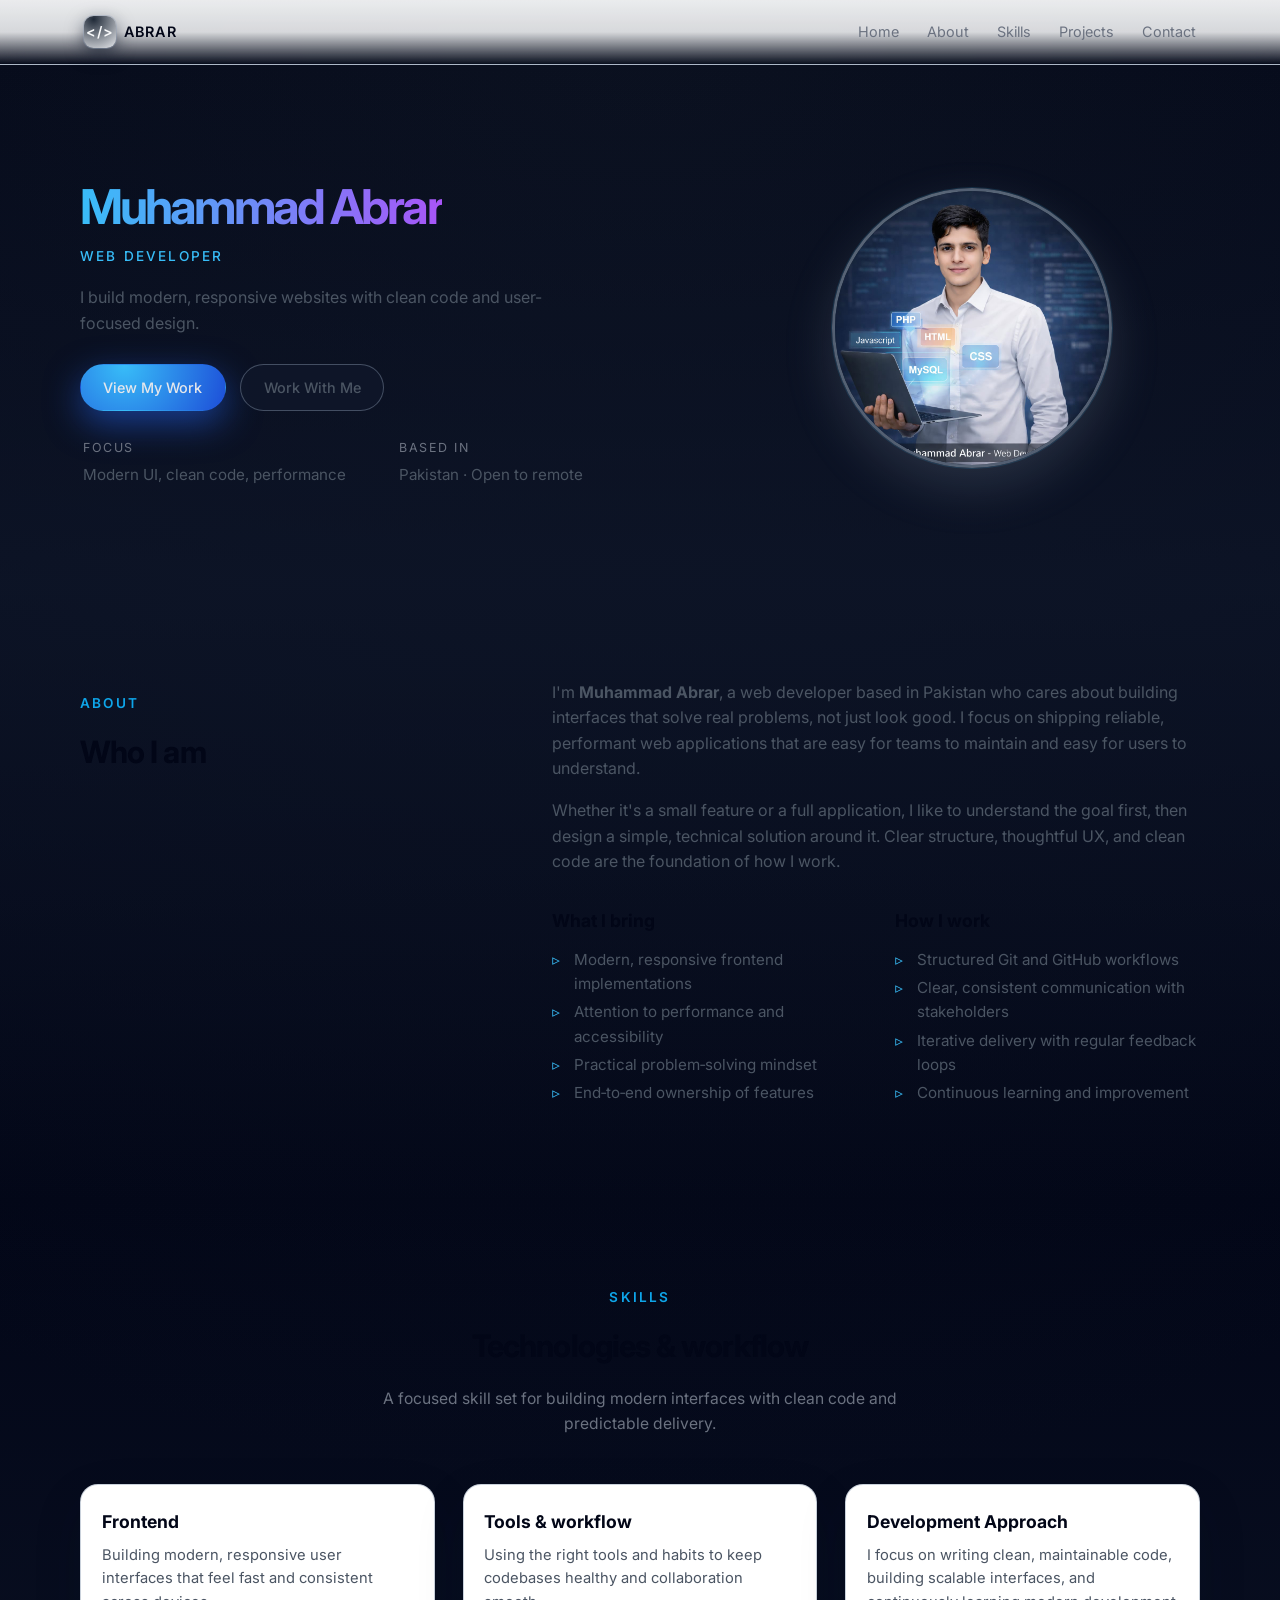
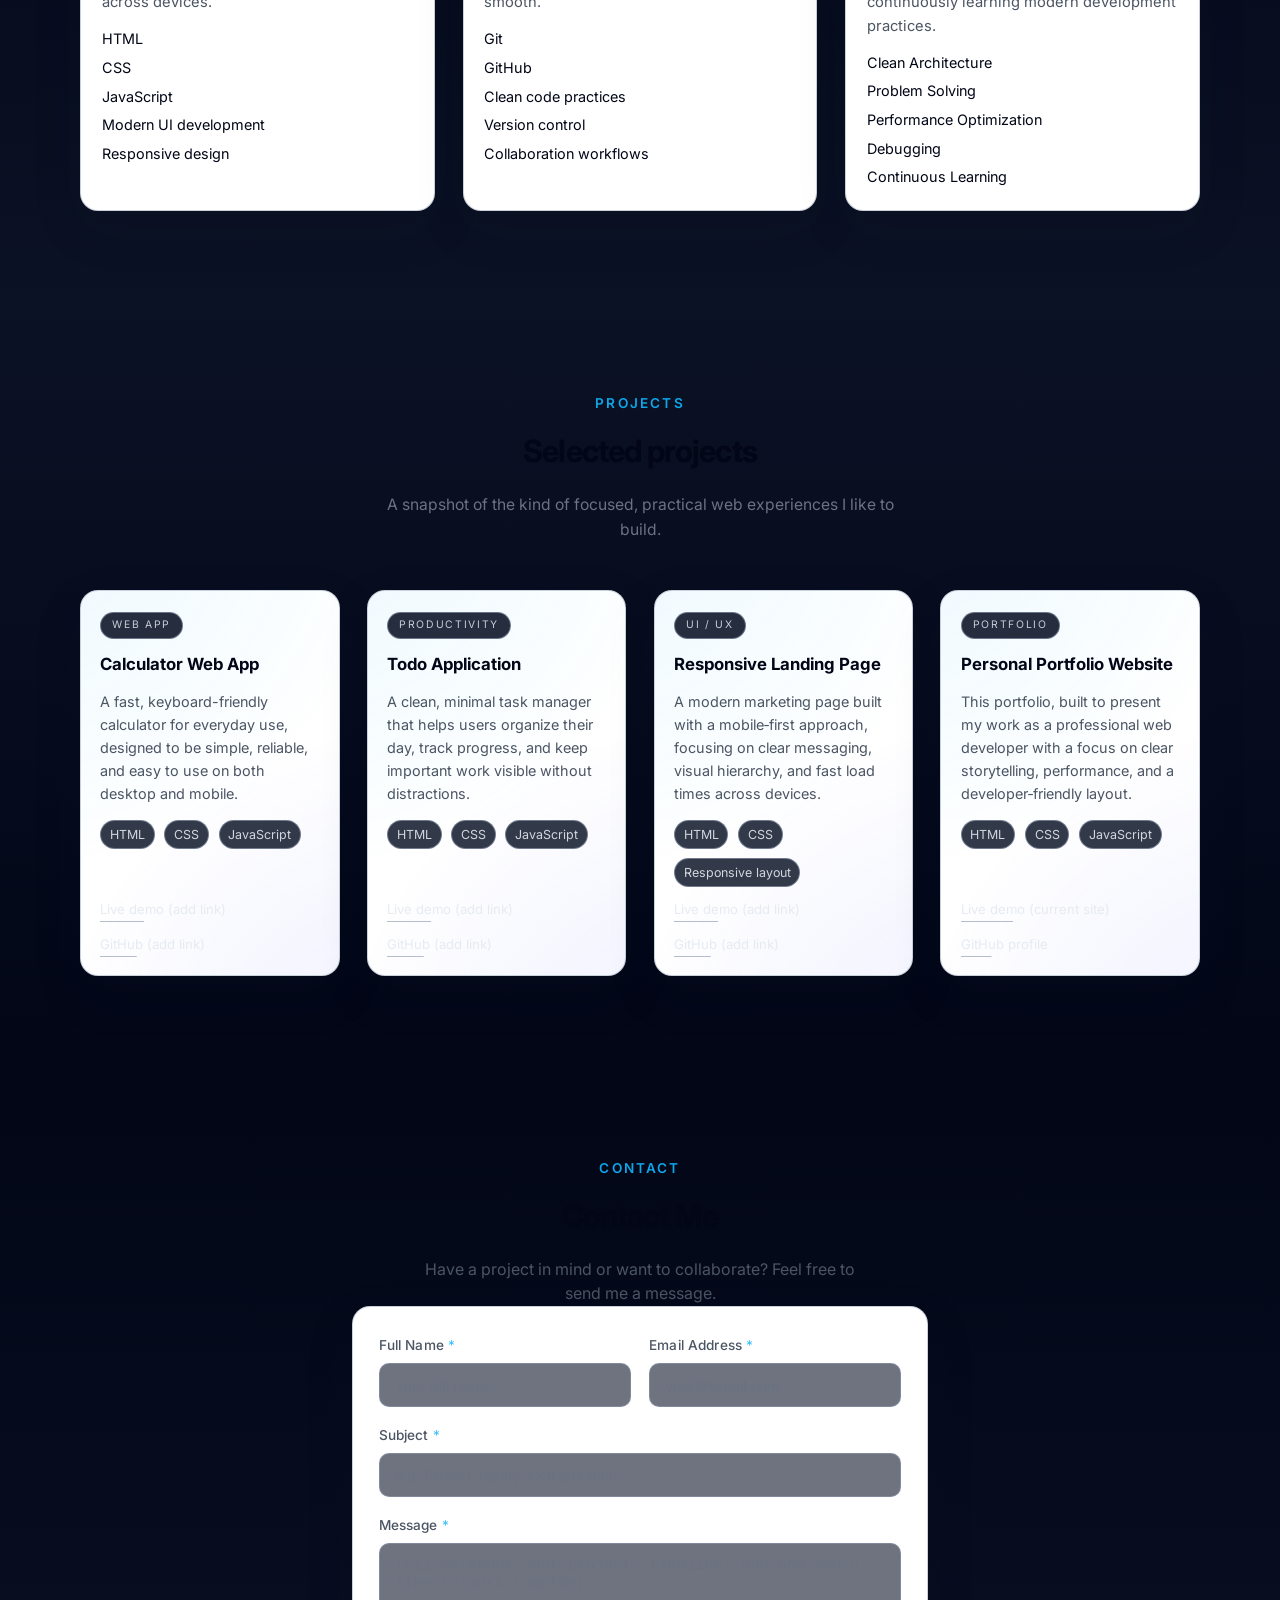
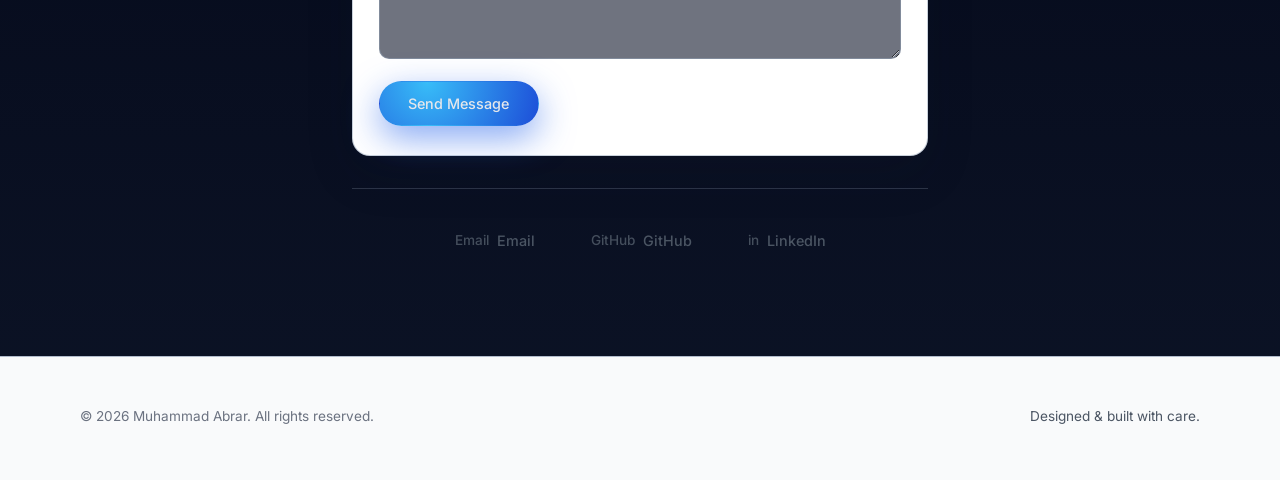
==== commit 3e2a3d7d: "Update index.html" ====
--- a/index.html
+++ b/index.html
@@ -254,14 +254,15 @@
             Have a project in mind or want to collaborate? Feel free to send me a message.
           </p>
         </div>
-        <form id="contact-form" class="contact-form" action="https://formsubmit.co/abrarashiq903@gmail.com" method="POST" aria-label="Contact form">
+        <form id="contact-form" class="contact-form" action="https://formsubmit.co/ajax/abrarashiq903@gmail.com" method="POST" aria-label="Contact form">
           <input type="hidden" name="_subject" value="New message from portfolio - Contact Me" />
           <input type="hidden" name="_template" value="table" />
           <input type="hidden" name="_captcha" value="false" />
+          <input type="hidden" name="_next" value="" id="form-next-url" />
             <p class="form-intro">Describe your project or opportunity and I’ll get back to you shortly.</p>
             <div class="form-success" id="form-success" hidden>
               <p class="form-success-title">Message sent</p>
-              <p class="form-success-text">Thank you for reaching out. I'll get back to you within 1–2 business days.</p>
+              <p class="form-success-text">Thank you! Your message has been sent successfully.</p>
             </div>
             <div class="form-fields" id="form-fields">
             <div class="form-row">
@@ -303,11 +304,8 @@
     </div>
   </footer>
 
-  <button class="theme-toggle" aria-label="Toggle dark mode">
-    <span class="theme-icon">🌙</span>
-  </button>
-
   <script src="script.js"></script>
 </body>
 </html>
 
+
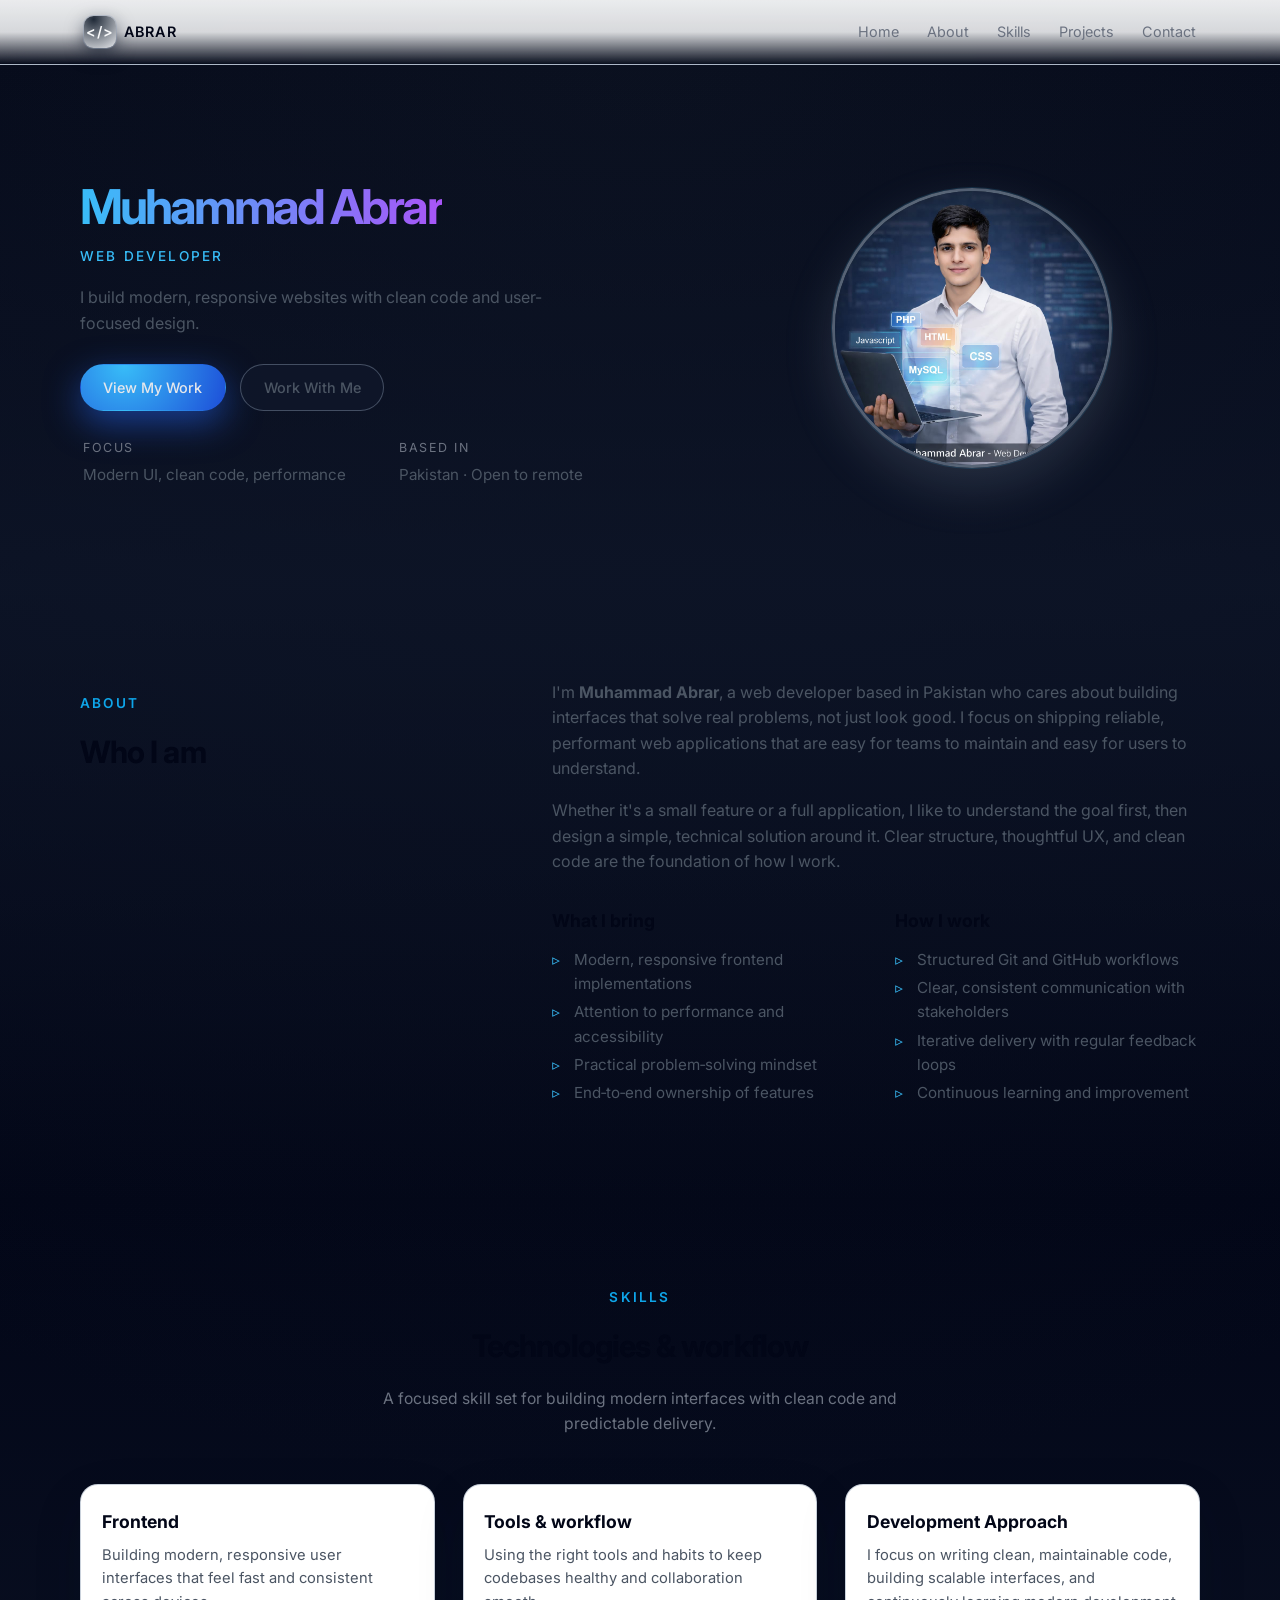
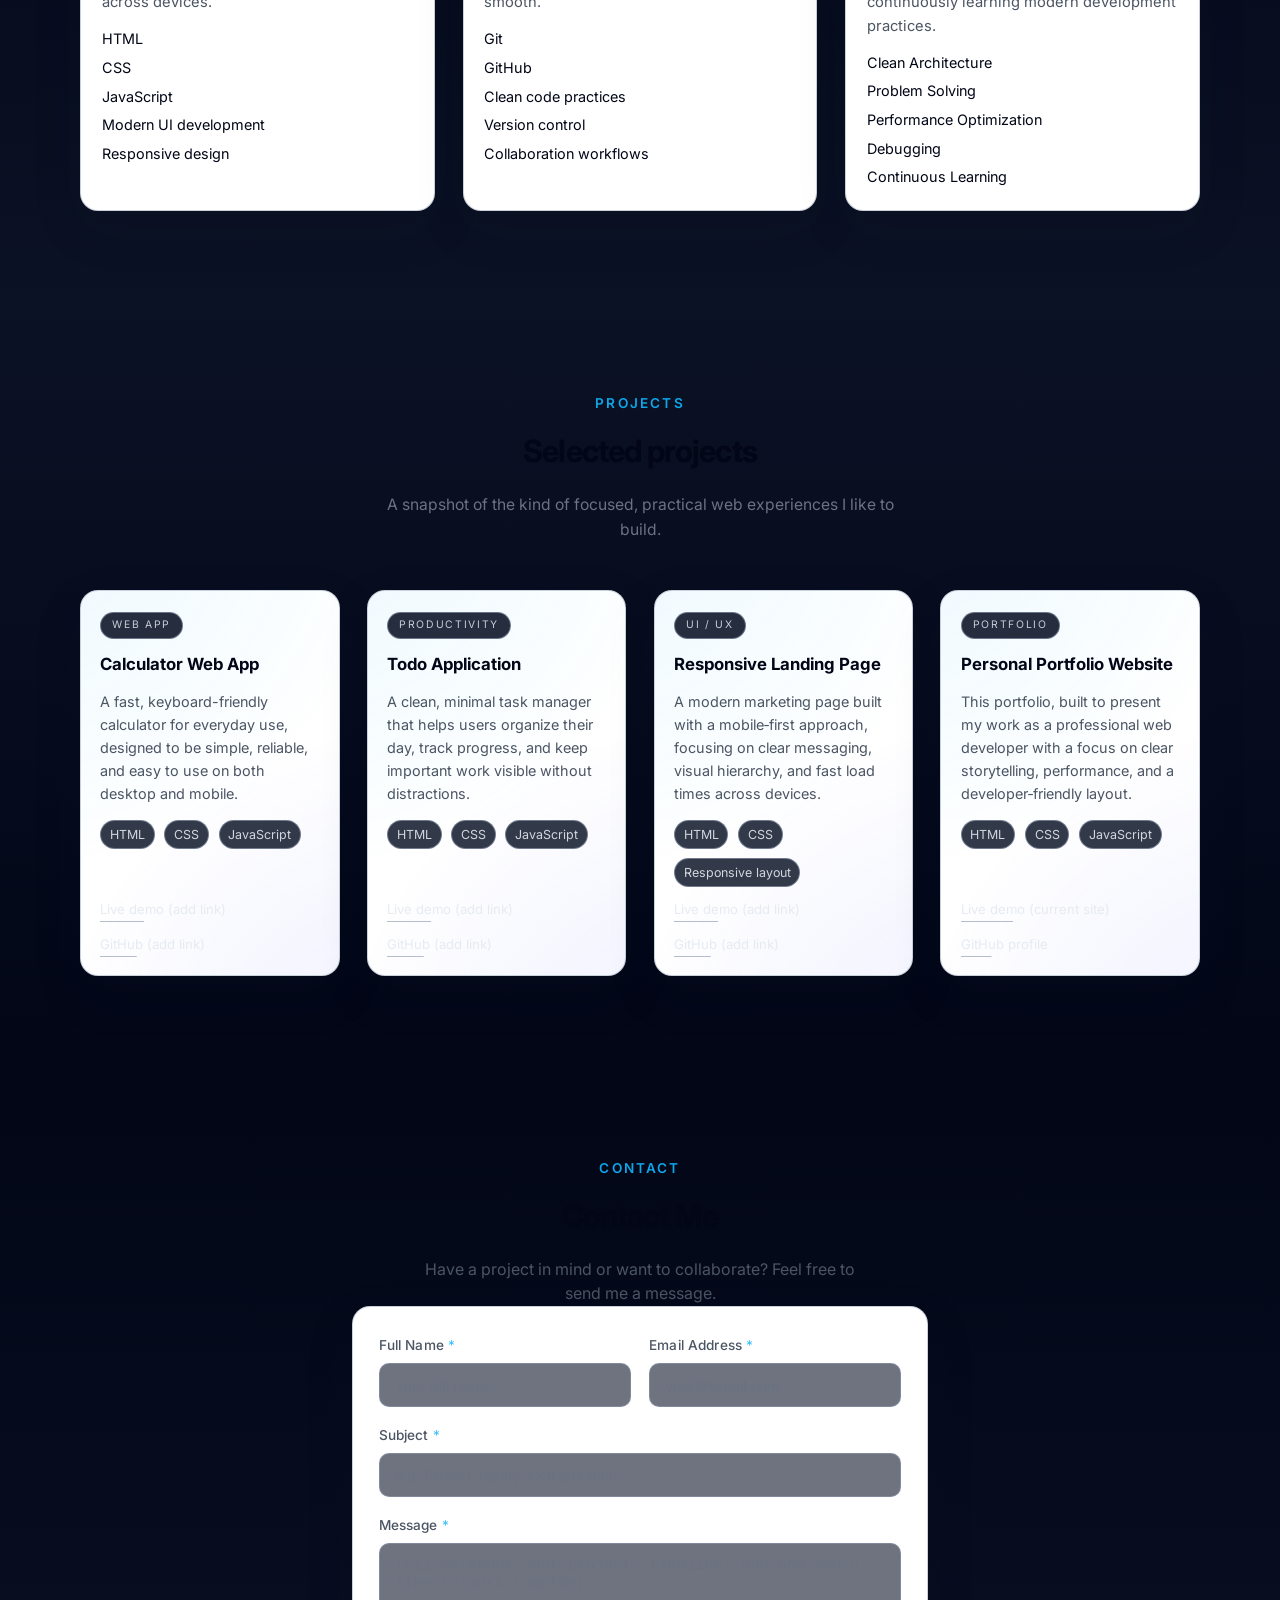
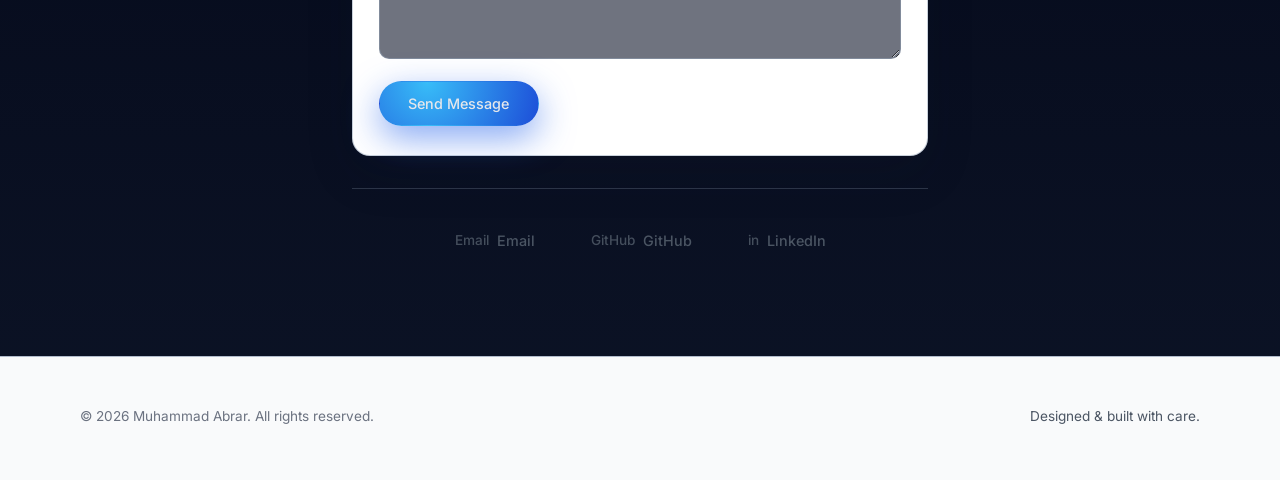
==== commit 3f54b90b: "Update index.html" ====
--- a/index.html
+++ b/index.html
@@ -1,6 +1,8 @@
 <!DOCTYPE html>
 <html lang="en">
 <head>
+  <head>
+  <meta name="google-site-verification" content="i2pOAal9IdDE7Ax6jzGTfIXbbqIa8QcvBFKqUyuovbU" /></head>
   <meta charset="UTF-8" />
   <meta name="viewport" content="width=device-width, initial-scale=1.0" />
   <title>Muhammad Abrar | Web Developer</title>
@@ -309,3 +311,4 @@
 </html>
 
 
+
--- a/styles.css
+++ b/styles.css
@@ -1609,3 +1609,4 @@
   }
 }
 
+
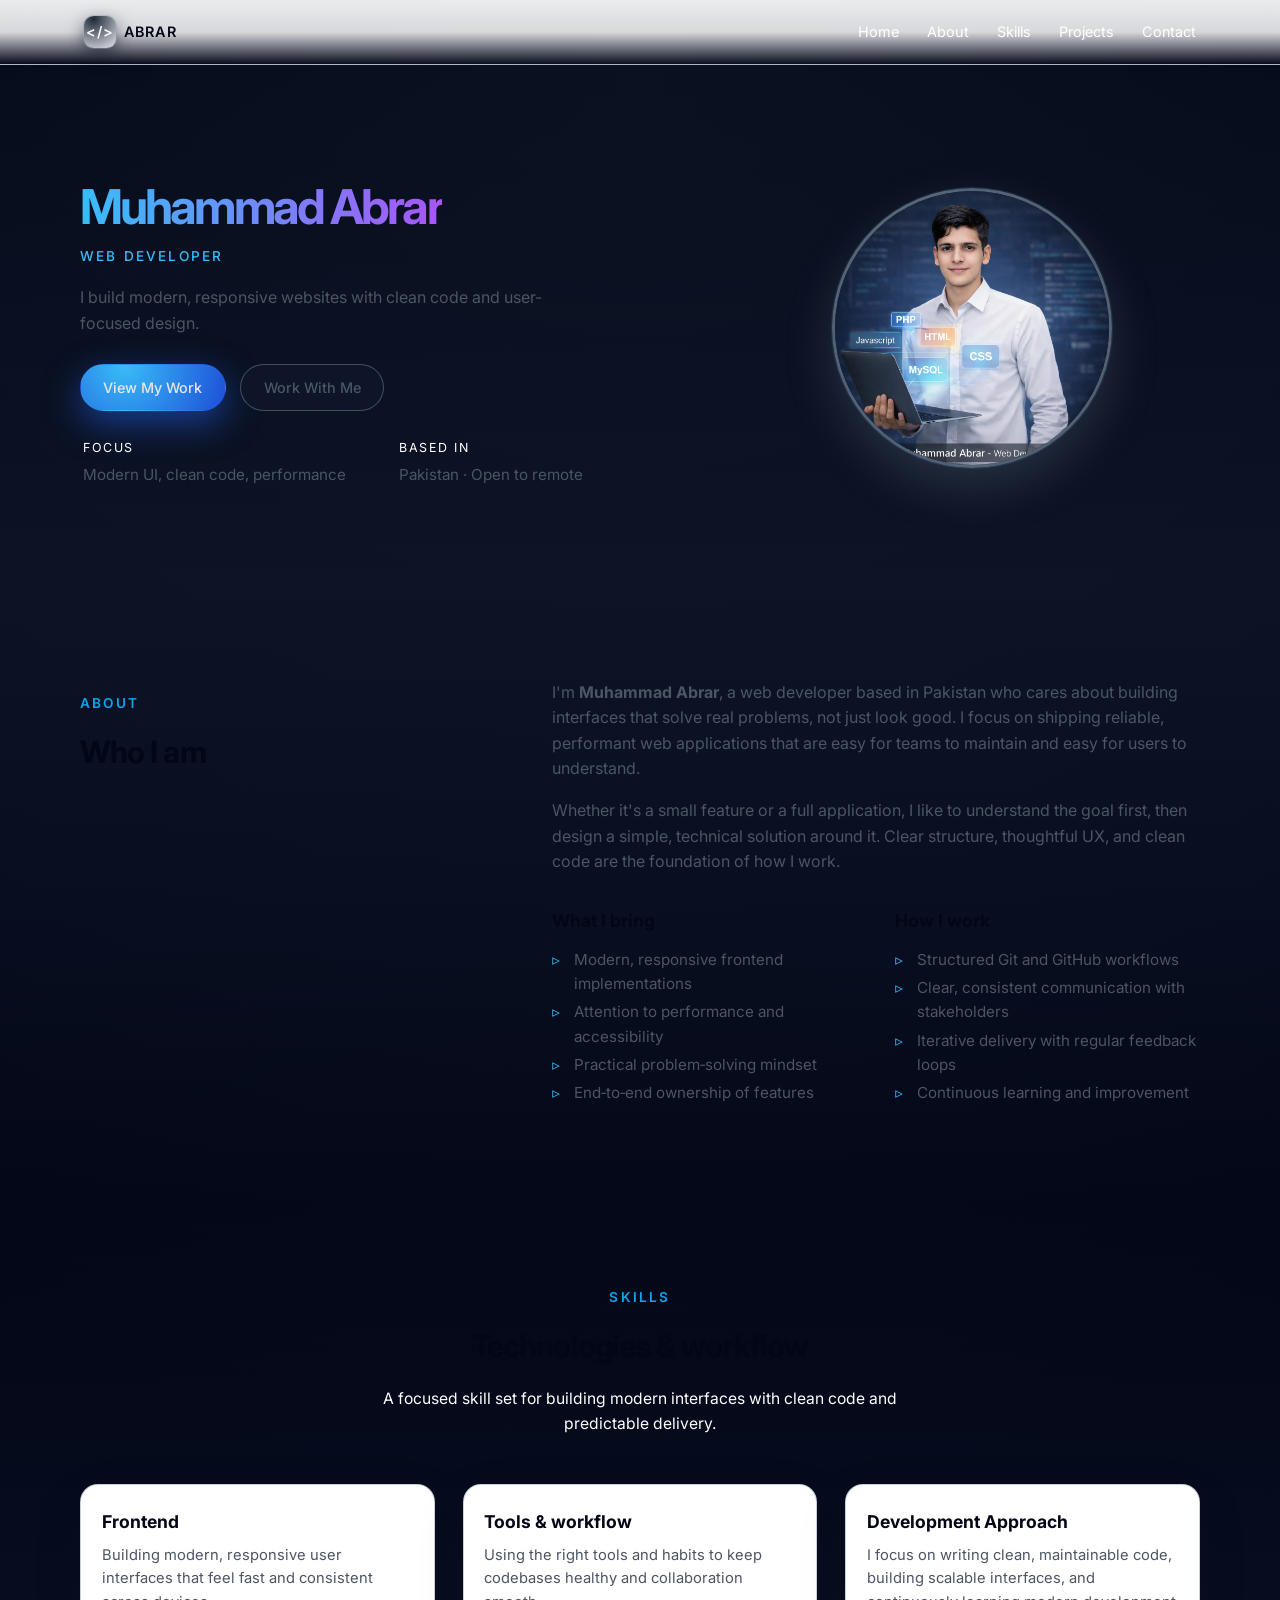
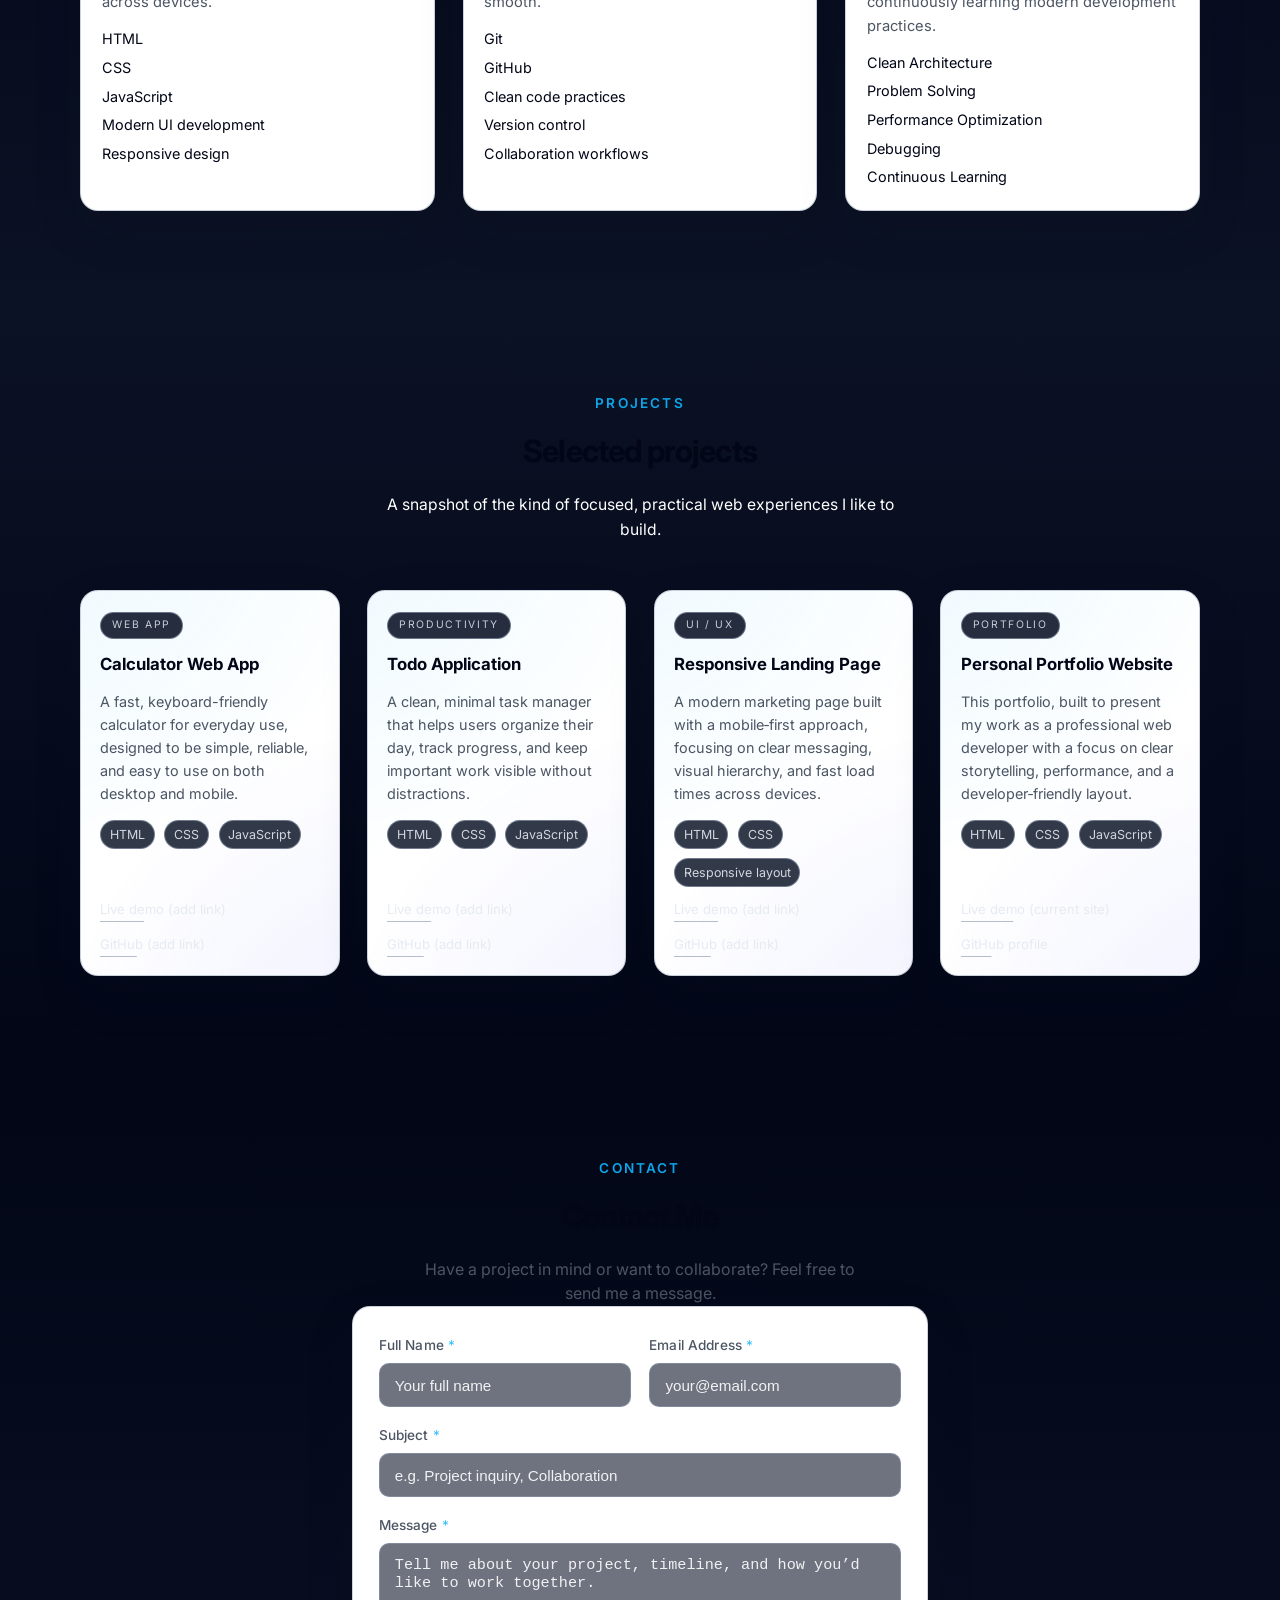
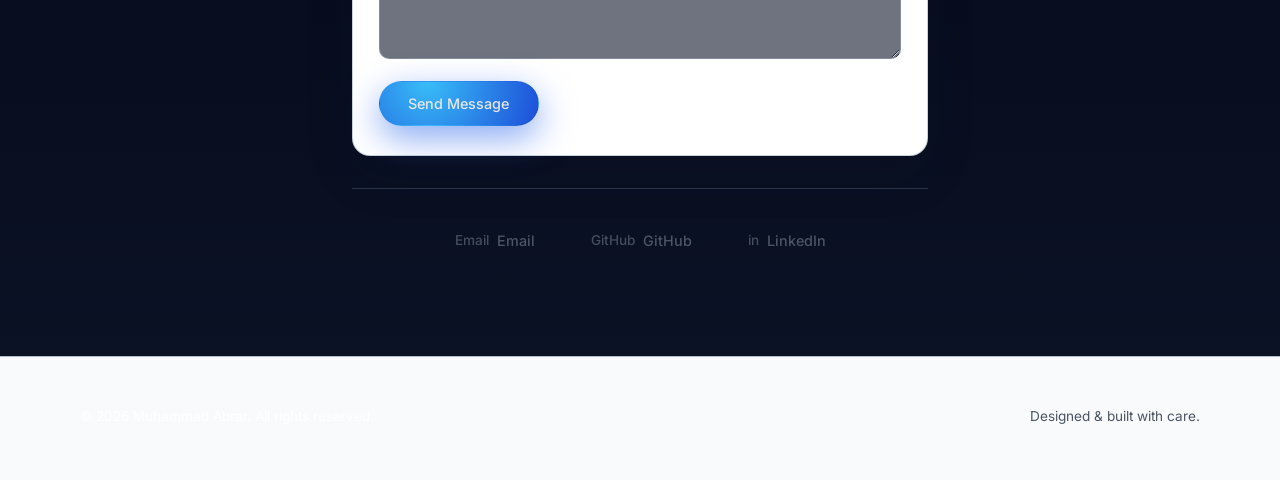
==== commit 161e9037: "Update index.html" ====
--- a/index.html
+++ b/index.html
@@ -1,8 +1,6 @@
 <!DOCTYPE html>
 <html lang="en">
 <head>
-  <head>
-  <meta name="google-site-verification" content="i2pOAal9IdDE7Ax6jzGTfIXbbqIa8QcvBFKqUyuovbU" /></head>
   <meta charset="UTF-8" />
   <meta name="viewport" content="width=device-width, initial-scale=1.0" />
   <title>Muhammad Abrar | Web Developer</title>
@@ -311,4 +309,3 @@
 </html>
 
 
-
--- a/styles.css
+++ b/styles.css
@@ -7,9 +7,9 @@
   --accent: #38bdf8;
   --accent-soft: rgba(56, 189, 248, 0.12);
   --accent-strong: #0ea5e9;
-  --text: #e5e7eb;
-  --text-muted: #9ca3af;
-  --text-soft: #6b7280;
+  --text: #ffffff;
+  --text-muted: #ffffff;
+  --text-soft: #ffffff;
   --danger: #f97373;
   --radius-lg: 18px;
   --radius-md: 12px;
@@ -41,6 +41,8 @@
   min-height: 100vh;
   line-height: 1.6;
   -webkit-font-smoothing: antialiased;
+  background-size: 160% 160%;
+  animation: bgShift 28s ease-in-out infinite;
 }
 
 img {
@@ -479,6 +481,61 @@
   transform: translateY(0) scale(1);
 }
 
+.page-loaded .hero-text {
+  animation: heroFadeUp 720ms cubic-bezier(0.22, 0.61, 0.36, 1) forwards;
+}
+
+.page-loaded .hero-kicker {
+  animation: heroFadeUp 700ms cubic-bezier(0.22, 0.61, 0.36, 1) forwards;
+}
+
+.page-loaded .hero-image-wrapper {
+  animation: heroFadeUp 760ms cubic-bezier(0.22, 0.61, 0.36, 1) forwards;
+}
+
+.page-loaded .hero-profile-image {
+  animation: float 7s ease-in-out infinite 600ms;
+}
+
+@keyframes heroFadeUp {
+  0% {
+    opacity: 0;
+    transform: translateY(18px) scale(0.98);
+  }
+  60% {
+    opacity: 1;
+    transform: translateY(0) scale(1.01);
+  }
+  100% {
+    opacity: 1;
+    transform: translateY(0) scale(1);
+  }
+}
+
+@keyframes float {
+  0% {
+    transform: translateY(0);
+  }
+  50% {
+    transform: translateY(-10px);
+  }
+  100% {
+    transform: translateY(0);
+  }
+}
+
+@keyframes bgShift {
+  0% {
+    background-position: 0% 0%;
+  }
+  50% {
+    background-position: 100% 50%;
+  }
+  100% {
+    background-position: 0% 0%;
+  }
+}
+
 @media (max-width: 960px) {
   .hero-container {
     grid-template-columns: minmax(0, 1.1fr);
@@ -569,8 +626,8 @@
   --accent-soft: rgba(56, 189, 248, 0.12);
   --accent-strong: #0ea5e9;
   --text: #e5e7eb;
-  --text-muted: #9ca3af;
-  --text-soft: #6b7280;
+  --text-muted:rgb(255, 255, 255);
+  --text-soft:rgb(255, 255, 255);
   --danger: #f97373;
   --radius-lg: 18px;
   --radius-md: 12px;
@@ -1424,7 +1481,7 @@
   --border-subtle: rgba(148, 163, 184, 0.45);
   --text: #020617;
   --text-muted: #4b5563;
-  --text-soft: #6b7280;
+  --text-soft:rgb(255, 255, 255);
   background: radial-gradient(circle at top, #eff6ff 0, #f3f4f6 45%, #e5e7eb 100%);
 }
 
@@ -1608,5 +1665,3 @@
     justify-content: center;
   }
 }
-
-
